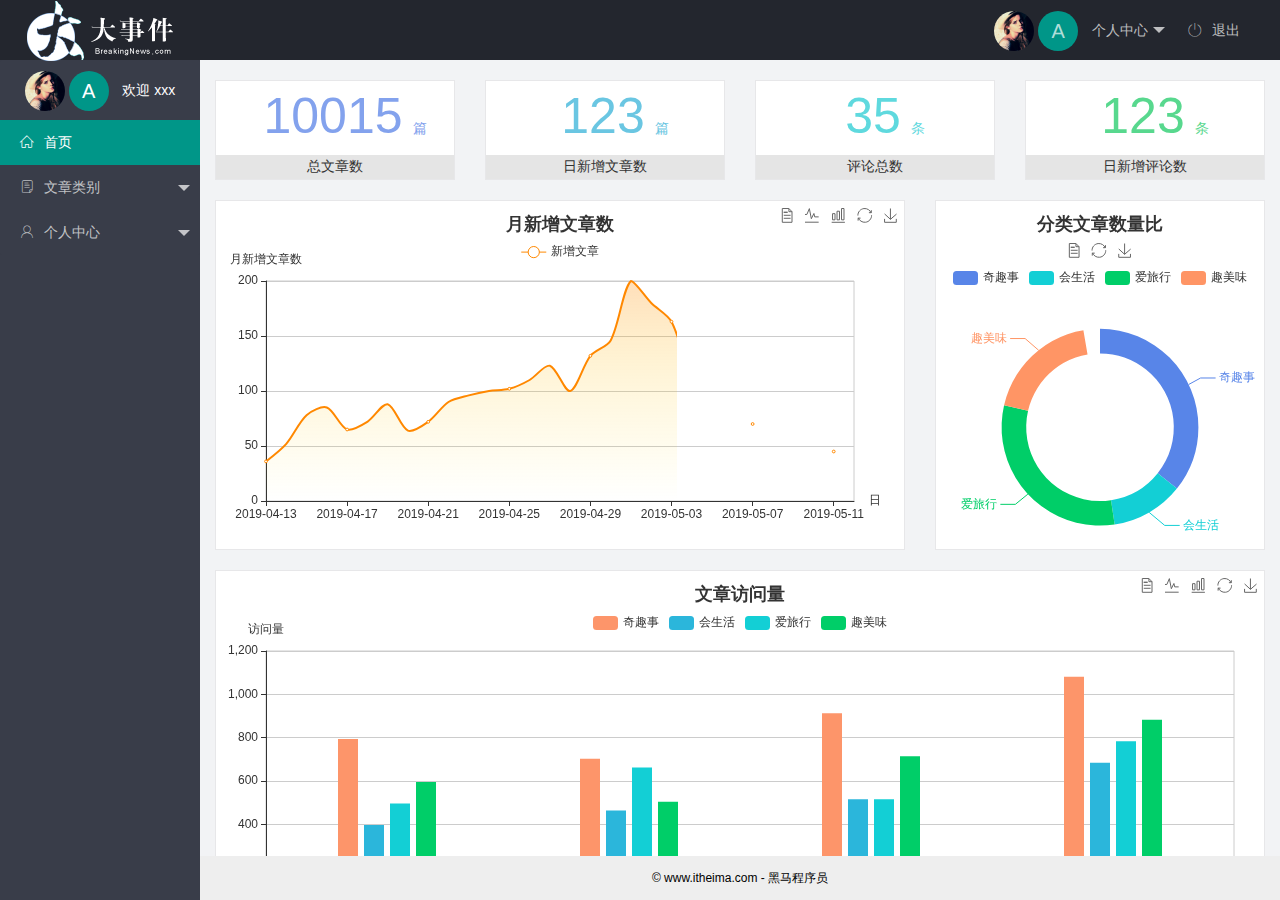
==== home/index.html @ af8825b7 "mxs完成了后台基本骨架" ====
<!DOCTYPE html>
<html>

<head>
    <meta charset="utf-8">
    <meta name="viewport" content="width=device-width, initial-scale=1, maximum-scale=1">
    <title>我的大事件项目</title>
    <!-- 引入字体图标 -->
    <link rel="stylesheet" href="../assets/fonts/iconfont.css">
    <!-- 引入layui的css样式 -->
    <link rel="stylesheet" href="../assets/lib/layui/css/layui.css">
    <!-- 引入我们自己写的css样式 -->
    <link rel="stylesheet" href="../assets/css/index.css">
</head>

<body class="layui-layout-body">
    <div class="layui-layout layui-layout-admin">
        <div class="layui-header">
            <div class="layui-logo">
                <img src="../assets/images/logo.png" alt="">
            </div>
            <!-- 头部区域（可配合layui已有的水平导航） -->
            <ul class="layui-nav layui-layout-right">
                <li class="layui-nav-item">
                    <a href="javascript:;">
                        <img class="avatar" src="../assets/images/sample.jpg" alt="">
                        <span class="text-avatar">A</span>
                        <span class="person-center">个人中心</span>
                    </a>
                    <dl class="layui-nav-child">
                        <dd><a href="">基本资料</a></dd>
                        <dd><a href="">更换头像</a></dd>
                        <dd><a href="">重置密码</a></dd>
                    </dl>
                </li>
                <li class="layui-nav-item"><a href=""><span class="iconfont icon-tuichu"></span>退出</a></li>
            </ul>
        </div>

        <div class="layui-side layui-bg-black">
            <div class="layui-side-scroll">
                <!-- 左侧导航区域（可配合layui已有的垂直导航） -->
                <ul class="layui-nav layui-nav-tree " lay-shrink="all" lay-filter="test">
                    <li class="user-info">
                        <img class="avatar" src="../assets/images/sample.jpg" alt="">
                        <span class="text-avatar">A</span>
                        <span class="nickname">欢迎 xxx</span>
                    </li>
                    <li class="layui-nav-item layui-nav-itemed layui-this">
                        <a class="" href="javascript:;"><span class="iconfont icon-home"></span>首页</a>
                    </li>
                    <li class="layui-nav-item">
                        <a href="javascript:;"><span class="iconfont icon-16 "></span>文章类别</a>
                        <dl class="layui-nav-child">
                            <dd><a href="javascript:;"><i class="layui-icon layui-icon-loading"></i>文章类别</a></dd>
                            <dd><a href="javascript:;"><i class="layui-icon layui-icon-loading"></i>文章列表</a></dd>
                            <dd><a href="javascript:;"><i class="layui-icon layui-icon-loading"></i>发表文章</a></dd>
                        </dl>
                    </li>
                    <li class="layui-nav-item">
                        <a href="javascript:;"><span class="iconfont icon-user"></span>个人中心</a>
                        <dl class="layui-nav-child">
                            <dd><a href="javascript:;"><i class="layui-icon layui-icon-loading"></i>基本资料</a></dd>
                            <dd><a href="javascript:;"><i class="layui-icon layui-icon-loading"></i>更换头像</a></dd>
                            <dd><a href="javascript:;"><i class="layui-icon layui-icon-loading"></i>重置密码</a></dd>
                        </dl>
                    </li>

                </ul>
            </div>
        </div>

        <div class="layui-body">
            <!-- 内容主体区域 -->
            <iframe id="fm" src="./dashboard.html" frameborder="0"></iframe>
        </div>

        <div class="layui-footer">
            <!-- 底部固定区域 -->
            © www.itheima.com - 黑马程序员
        </div>
    </div>
    <!-- 引入axios文件 -->
    <script src="../assets/lib/axios.js"></script>
    <!-- 引入jQuery文件 -->
    <script src="../assets/lib/jquery.js"></script>
    <!-- 引入layui的js文件 -->
    <script src="../assets/lib/layui/layui.all.js"></script>
    <!-- 引入axios的baseURL -->
    <script src="../assets/js/common.js"></script>
    <!-- 引入自己写的js样式 -->
    <script src="../assets/js/index.js"></script>
    <script>
        //JavaScript代码区域
        layui.use('element', function() {
            var element = layui.element;

        });
    </script>
</body>

</html>
---- assets/fonts/iconfont.css ----
@font-face {font-family: "iconfont";
  src: url('iconfont.eot?t=1576139966484'); /* IE9 */
  src: url('iconfont.eot?t=1576139966484#iefix') format('embedded-opentype'), /* IE6-IE8 */
  url('[data-uri]') format('woff2'),
  url('iconfont.woff?t=1576139966484') format('woff'),
  url('iconfont.ttf?t=1576139966484') format('truetype'), /* chrome, firefox, opera, Safari, Android, iOS 4.2+ */
  url('iconfont.svg?t=1576139966484#iconfont') format('svg'); /* iOS 4.1- */
}

.iconfont {
  font-family: "iconfont" !important;
  font-size: 16px;
  font-style: normal;
  -webkit-font-smoothing: antialiased;
  -moz-osx-font-smoothing: grayscale;
}

.icon-home:before {
  content: "\e6a9";
}

.icon-user:before {
  content: "\e614";
}

.icon-pinglun:before {
  content: "\e616";
}

.icon-tuichu:before {
  content: "\e865";
}

.icon-16:before {
  content: "\e615";
}
---- assets/lib/layui/css/layui.css ----
/** layui-v2.5.5 MIT License By https://www.layui.com */
 .layui-inline,img{display:inline-block;vertical-align:middle}h1,h2,h3,h4,h5,h6{font-weight:400}.layui-edge,.layui-header,.layui-inline,.layui-main{position:relative}.layui-body,.layui-edge,.layui-elip{overflow:hidden}.layui-btn,.layui-edge,.layui-inline,img{vertical-align:middle}.layui-btn,.layui-disabled,.layui-icon,.layui-unselect{-moz-user-select:none;-webkit-user-select:none;-ms-user-select:none}.layui-elip,.layui-form-checkbox span,.layui-form-pane .layui-form-label{text-overflow:ellipsis;white-space:nowrap}.layui-breadcrumb,.layui-tree-btnGroup{visibility:hidden}blockquote,body,button,dd,div,dl,dt,form,h1,h2,h3,h4,h5,h6,input,li,ol,p,pre,td,textarea,th,ul{margin:0;padding:0;-webkit-tap-highlight-color:rgba(0,0,0,0)}a:active,a:hover{outline:0}img{border:none}li{list-style:none}table{border-collapse:collapse;border-spacing:0}h4,h5,h6{font-size:100%}button,input,optgroup,option,select,textarea{font-family:inherit;font-size:inherit;font-style:inherit;font-weight:inherit;outline:0}pre{white-space:pre-wrap;white-space:-moz-pre-wrap;white-space:-pre-wrap;white-space:-o-pre-wrap;word-wrap:break-word}body{line-height:24px;font:14px Helvetica Neue,Helvetica,PingFang SC,Tahoma,Arial,sans-serif}hr{height:1px;margin:10px 0;border:0;clear:both}a{color:#333;text-decoration:none}a:hover{color:#777}a cite{font-style:normal;*cursor:pointer}.layui-border-box,.layui-border-box *{box-sizing:border-box}.layui-box,.layui-box *{box-sizing:content-box}.layui-clear{clear:both;*zoom:1}.layui-clear:after{content:'\20';clear:both;*zoom:1;display:block;height:0}.layui-inline{*display:inline;*zoom:1}.layui-edge{display:inline-block;width:0;height:0;border-width:6px;border-style:dashed;border-color:transparent}.layui-edge-top{top:-4px;border-bottom-color:#999;border-bottom-style:solid}.layui-edge-right{border-left-color:#999;border-left-style:solid}.layui-edge-bottom{top:2px;border-top-color:#999;border-top-style:solid}.layui-edge-left{border-right-color:#999;border-right-style:solid}.layui-disabled,.layui-disabled:hover{color:#d2d2d2!important;cursor:not-allowed!important}.layui-circle{border-radius:100%}.layui-show{display:block!important}.layui-hide{display:none!important}@font-face{font-family:layui-icon;src:url(../font/iconfont.eot?v=250);src:url(../font/iconfont.eot?v=250#iefix) format('embedded-opentype'),url(../font/iconfont.woff2?v=250) format('woff2'),url(../font/iconfont.woff?v=250) format('woff'),url(../font/iconfont.ttf?v=250) format('truetype'),url(../font/iconfont.svg?v=250#layui-icon) format('svg')}.layui-icon{font-family:layui-icon!important;font-size:16px;font-style:normal;-webkit-font-smoothing:antialiased;-moz-osx-font-smoothing:grayscale}.layui-icon-reply-fill:before{content:"\e611"}.layui-icon-set-fill:before{content:"\e614"}.layui-icon-menu-fill:before{content:"\e60f"}.layui-icon-search:before{content:"\e615"}.layui-icon-share:before{content:"\e641"}.layui-icon-set-sm:before{content:"\e620"}.layui-icon-engine:before{content:"\e628"}.layui-icon-close:before{content:"\1006"}.layui-icon-close-fill:before{content:"\1007"}.layui-icon-chart-screen:before{content:"\e629"}.layui-icon-star:before{content:"\e600"}.layui-icon-circle-dot:before{content:"\e617"}.layui-icon-chat:before{content:"\e606"}.layui-icon-release:before{content:"\e609"}.layui-icon-list:before{content:"\e60a"}.layui-icon-chart:before{content:"\e62c"}.layui-icon-ok-circle:before{content:"\1005"}.layui-icon-layim-theme:before{content:"\e61b"}.layui-icon-table:before{content:"\e62d"}.layui-icon-right:before{content:"\e602"}.layui-icon-left:before{content:"\e603"}.layui-icon-cart-simple:before{content:"\e698"}.layui-icon-face-cry:before{content:"\e69c"}.layui-icon-face-smile:before{content:"\e6af"}.layui-icon-survey:before{content:"\e6b2"}.layui-icon-tree:before{content:"\e62e"}.layui-icon-upload-circle:before{content:"\e62f"}.layui-icon-add-circle:before{content:"\e61f"}.layui-icon-download-circle:before{content:"\e601"}.layui-icon-templeate-1:before{content:"\e630"}.layui-icon-util:before{content:"\e631"}.layui-icon-face-surprised:before{content:"\e664"}.layui-icon-edit:before{content:"\e642"}.layui-icon-speaker:before{content:"\e645"}.layui-icon-down:before{content:"\e61a"}.layui-icon-file:before{content:"\e621"}.layui-icon-layouts:before{content:"\e632"}.layui-icon-rate-half:before{content:"\e6c9"}.layui-icon-add-circle-fine:before{content:"\e608"}.layui-icon-prev-circle:before{content:"\e633"}.layui-icon-read:before{content:"\e705"}.layui-icon-404:before{content:"\e61c"}.layui-icon-carousel:before{content:"\e634"}.layui-icon-help:before{content:"\e607"}.layui-icon-code-circle:before{content:"\e635"}.layui-icon-water:before{content:"\e636"}.layui-icon-username:before{content:"\e66f"}.layui-icon-find-fill:before{content:"\e670"}.layui-icon-about:before{content:"\e60b"}.layui-icon-location:before{content:"\e715"}.layui-icon-up:before{content:"\e619"}.layui-icon-pause:before{content:"\e651"}.layui-icon-date:before{content:"\e637"}.layui-icon-layim-uploadfile:before{content:"\e61d"}.layui-icon-delete:before{content:"\e640"}.layui-icon-play:before{content:"\e652"}.layui-icon-top:before{content:"\e604"}.layui-icon-friends:before{content:"\e612"}.layui-icon-refresh-3:before{content:"\e9aa"}.layui-icon-ok:before{content:"\e605"}.layui-icon-layer:before{content:"\e638"}.layui-icon-face-smile-fine:before{content:"\e60c"}.layui-icon-dollar:before{content:"\e659"}.layui-icon-group:before{content:"\e613"}.layui-icon-layim-download:before{content:"\e61e"}.layui-icon-picture-fine:before{content:"\e60d"}.layui-icon-link:before{content:"\e64c"}.layui-icon-diamond:before{content:"\e735"}.layui-icon-log:before{content:"\e60e"}.layui-icon-rate-solid:before{content:"\e67a"}.layui-icon-fonts-del:before{content:"\e64f"}.layui-icon-unlink:before{content:"\e64d"}.layui-icon-fonts-clear:before{content:"\e639"}.layui-icon-triangle-r:before{content:"\e623"}.layui-icon-circle:before{content:"\e63f"}.layui-icon-radio:before{content:"\e643"}.layui-icon-align-center:before{content:"\e647"}.layui-icon-align-right:before{content:"\e648"}.layui-icon-align-left:before{content:"\e649"}.layui-icon-loading-1:before{content:"\e63e"}.layui-icon-return:before{content:"\e65c"}.layui-icon-fonts-strong:before{content:"\e62b"}.layui-icon-upload:before{content:"\e67c"}.layui-icon-dialogue:before{content:"\e63a"}.layui-icon-video:before{content:"\e6ed"}.layui-icon-headset:before{content:"\e6fc"}.layui-icon-cellphone-fine:before{content:"\e63b"}.layui-icon-add-1:before{content:"\e654"}.layui-icon-face-smile-b:before{content:"\e650"}.layui-icon-fonts-html:before{content:"\e64b"}.layui-icon-form:before{content:"\e63c"}.layui-icon-cart:before{content:"\e657"}.layui-icon-camera-fill:before{content:"\e65d"}.layui-icon-tabs:before{content:"\e62a"}.layui-icon-fonts-code:before{content:"\e64e"}.layui-icon-fire:before{content:"\e756"}.layui-icon-set:before{content:"\e716"}.layui-icon-fonts-u:before{content:"\e646"}.layui-icon-triangle-d:before{content:"\e625"}.layui-icon-tips:before{content:"\e702"}.layui-icon-picture:before{content:"\e64a"}.layui-icon-more-vertical:before{content:"\e671"}.layui-icon-flag:before{content:"\e66c"}.layui-icon-loading:before{content:"\e63d"}.layui-icon-fonts-i:before{content:"\e644"}.layui-icon-refresh-1:before{content:"\e666"}.layui-icon-rmb:before{content:"\e65e"}.layui-icon-home:before{content:"\e68e"}.layui-icon-user:before{content:"\e770"}.layui-icon-notice:before{content:"\e667"}.layui-icon-login-weibo:before{content:"\e675"}.layui-icon-voice:before{content:"\e688"}.layui-icon-upload-drag:before{content:"\e681"}.layui-icon-login-qq:before{content:"\e676"}.layui-icon-snowflake:before{content:"\e6b1"}.layui-icon-file-b:before{content:"\e655"}.layui-icon-template:before{content:"\e663"}.layui-icon-auz:before{content:"\e672"}.layui-icon-console:before{content:"\e665"}.layui-icon-app:before{content:"\e653"}.layui-icon-prev:before{content:"\e65a"}.layui-icon-website:before{content:"\e7ae"}.layui-icon-next:before{content:"\e65b"}.layui-icon-component:before{content:"\e857"}.layui-icon-more:before{content:"\e65f"}.layui-icon-login-wechat:before{content:"\e677"}.layui-icon-shrink-right:before{content:"\e668"}.layui-icon-spread-left:before{content:"\e66b"}.layui-icon-camera:before{content:"\e660"}.layui-icon-note:before{content:"\e66e"}.layui-icon-refresh:before{content:"\e669"}.layui-icon-female:before{content:"\e661"}.layui-icon-male:before{content:"\e662"}.layui-icon-password:before{content:"\e673"}.layui-icon-senior:before{content:"\e674"}.layui-icon-theme:before{content:"\e66a"}.layui-icon-tread:before{content:"\e6c5"}.layui-icon-praise:before{content:"\e6c6"}.layui-icon-star-fill:before{content:"\e658"}.layui-icon-rate:before{content:"\e67b"}.layui-icon-template-1:before{content:"\e656"}.layui-icon-vercode:before{content:"\e679"}.layui-icon-cellphone:before{content:"\e678"}.layui-icon-screen-full:before{content:"\e622"}.layui-icon-screen-restore:before{content:"\e758"}.layui-icon-cols:before{content:"\e610"}.layui-icon-export:before{content:"\e67d"}.layui-icon-print:before{content:"\e66d"}.layui-icon-slider:before{content:"\e714"}.layui-icon-addition:before{content:"\e624"}.layui-icon-subtraction:before{content:"\e67e"}.layui-icon-service:before{content:"\e626"}.layui-icon-transfer:before{content:"\e691"}.layui-main{width:1140px;margin:0 auto}.layui-header{z-index:1000;height:60px}.layui-header a:hover{transition:all .5s;-webkit-transition:all .5s}.layui-side{position:fixed;left:0;top:0;bottom:0;z-index:999;width:200px;overflow-x:hidden}.layui-side-scroll{position:relative;width:220px;height:100%;overflow-x:hidden}.layui-body{position:absolute;left:200px;right:0;top:0;bottom:0;z-index:998;width:auto;overflow-y:auto;box-sizing:border-box}.layui-layout-body{overflow:hidden}.layui-layout-admin .layui-header{background-color:#23262E}.layui-layout-admin .layui-side{top:60px;width:200px;overflow-x:hidden}.layui-layout-admin .layui-body{position:fixed;top:60px;bottom:44px}.layui-layout-admin .layui-main{width:auto;margin:0 15px}.layui-layout-admin .layui-footer{position:fixed;left:200px;right:0;bottom:0;height:44px;line-height:44px;padding:0 15px;background-color:#eee}.layui-layout-admin .layui-logo{position:absolute;left:0;top:0;width:200px;height:100%;line-height:60px;text-align:center;color:#009688;font-size:16px}.layui-layout-admin .layui-header .layui-nav{background:0 0}.layui-layout-left{position:absolute!important;left:200px;top:0}.layui-layout-right{position:absolute!important;right:0;top:0}.layui-container{position:relative;margin:0 auto;padding:0 15px;box-sizing:border-box}.layui-fluid{position:relative;margin:0 auto;padding:0 15px}.layui-row:after,.layui-row:before{content:'';display:block;clear:both}.layui-col-lg1,.layui-col-lg10,.layui-col-lg11,.layui-col-lg12,.layui-col-lg2,.layui-col-lg3,.layui-col-lg4,.layui-col-lg5,.layui-col-lg6,.layui-col-lg7,.layui-col-lg8,.layui-col-lg9,.layui-col-md1,.layui-col-md10,.layui-col-md11,.layui-col-md12,.layui-col-md2,.layui-col-md3,.layui-col-md4,.layui-col-md5,.layui-col-md6,.layui-col-md7,.layui-col-md8,.layui-col-md9,.layui-col-sm1,.layui-col-sm10,.layui-col-sm11,.layui-col-sm12,.layui-col-sm2,.layui-col-sm3,.layui-col-sm4,.layui-col-sm5,.layui-col-sm6,.layui-col-sm7,.layui-col-sm8,.layui-col-sm9,.layui-col-xs1,.layui-col-xs10,.layui-col-xs11,.layui-col-xs12,.layui-col-xs2,.layui-col-xs3,.layui-col-xs4,.layui-col-xs5,.layui-col-xs6,.layui-col-xs7,.layui-col-xs8,.layui-col-xs9{position:relative;display:block;box-sizing:border-box}.layui-col-xs1,.layui-col-xs10,.layui-col-xs11,.layui-col-xs12,.layui-col-xs2,.layui-col-xs3,.layui-col-xs4,.layui-col-xs5,.layui-col-xs6,.layui-col-xs7,.layui-col-xs8,.layui-col-xs9{float:left}.layui-col-xs1{width:8.33333333%}.layui-col-xs2{width:16.66666667%}.layui-col-xs3{width:25%}.layui-col-xs4{width:33.33333333%}.layui-col-xs5{width:41.66666667%}.layui-col-xs6{width:50%}.layui-col-xs7{width:58.33333333%}.layui-col-xs8{width:66.66666667%}.layui-col-xs9{width:75%}.layui-col-xs10{width:83.33333333%}.layui-col-xs11{width:91.66666667%}.layui-col-xs12{width:100%}.layui-col-xs-offset1{margin-left:8.33333333%}.layui-col-xs-offset2{margin-left:16.66666667%}.layui-col-xs-offset3{margin-left:25%}.layui-col-xs-offset4{margin-left:33.33333333%}.layui-col-xs-offset5{margin-left:41.66666667%}.layui-col-xs-offset6{margin-left:50%}.layui-col-xs-offset7{margin-left:58.33333333%}.layui-col-xs-offset8{margin-left:66.66666667%}.layui-col-xs-offset9{margin-left:75%}.layui-col-xs-offset10{margin-left:83.33333333%}.layui-col-xs-offset11{margin-left:91.66666667%}.layui-col-xs-offset12{margin-left:100%}@media screen and (max-width:768px){.layui-hide-xs{display:none!important}.layui-show-xs-block{display:block!important}.layui-show-xs-inline{display:inline!important}.layui-show-xs-inline-block{display:inline-block!important}}@media screen and (min-width:768px){.layui-container{width:750px}.layui-hide-sm{display:none!important}.layui-show-sm-block{display:block!important}.layui-show-sm-inline{display:inline!important}.layui-show-sm-inline-block{display:inline-block!important}.layui-col-sm1,.layui-col-sm10,.layui-col-sm11,.layui-col-sm12,.layui-col-sm2,.layui-col-sm3,.layui-col-sm4,.layui-col-sm5,.layui-col-sm6,.layui-col-sm7,.layui-col-sm8,.layui-col-sm9{float:left}.layui-col-sm1{width:8.33333333%}.layui-col-sm2{width:16.66666667%}.layui-col-sm3{width:25%}.layui-col-sm4{width:33.33333333%}.layui-col-sm5{width:41.66666667%}.layui-col-sm6{width:50%}.layui-col-sm7{width:58.33333333%}.layui-col-sm8{width:66.66666667%}.layui-col-sm9{width:75%}.layui-col-sm10{width:83.33333333%}.layui-col-sm11{width:91.66666667%}.layui-col-sm12{width:100%}.layui-col-sm-offset1{margin-left:8.33333333%}.layui-col-sm-offset2{margin-left:16.66666667%}.layui-col-sm-offset3{margin-left:25%}.layui-col-sm-offset4{margin-left:33.33333333%}.layui-col-sm-offset5{margin-left:41.66666667%}.layui-col-sm-offset6{margin-left:50%}.layui-col-sm-offset7{margin-left:58.33333333%}.layui-col-sm-offset8{margin-left:66.66666667%}.layui-col-sm-offset9{margin-left:75%}.layui-col-sm-offset10{margin-left:83.33333333%}.layui-col-sm-offset11{margin-left:91.66666667%}.layui-col-sm-offset12{margin-left:100%}}@media screen and (min-width:992px){.layui-container{width:970px}.layui-hide-md{display:none!important}.layui-show-md-block{display:block!important}.layui-show-md-inline{display:inline!important}.layui-show-md-inline-block{display:inline-block!important}.layui-col-md1,.layui-col-md10,.layui-col-md11,.layui-col-md12,.layui-col-md2,.layui-col-md3,.layui-col-md4,.layui-col-md5,.layui-col-md6,.layui-col-md7,.layui-col-md8,.layui-col-md9{float:left}.layui-col-md1{width:8.33333333%}.layui-col-md2{width:16.66666667%}.layui-col-md3{width:25%}.layui-col-md4{width:33.33333333%}.layui-col-md5{width:41.66666667%}.layui-col-md6{width:50%}.layui-col-md7{width:58.33333333%}.layui-col-md8{width:66.66666667%}.layui-col-md9{width:75%}.layui-col-md10{width:83.33333333%}.layui-col-md11{width:91.66666667%}.layui-col-md12{width:100%}.layui-col-md-offset1{margin-left:8.33333333%}.layui-col-md-offset2{margin-left:16.66666667%}.layui-col-md-offset3{margin-left:25%}.layui-col-md-offset4{margin-left:33.33333333%}.layui-col-md-offset5{margin-left:41.66666667%}.layui-col-md-offset6{margin-left:50%}.layui-col-md-offset7{margin-left:58.33333333%}.layui-col-md-offset8{margin-left:66.66666667%}.layui-col-md-offset9{margin-left:75%}.layui-col-md-offset10{margin-left:83.33333333%}.layui-col-md-offset11{margin-left:91.66666667%}.layui-col-md-offset12{margin-left:100%}}@media screen and (min-width:1200px){.layui-container{width:1170px}.layui-hide-lg{display:none!important}.layui-show-lg-block{display:block!important}.layui-show-lg-inline{display:inline!important}.layui-show-lg-inline-block{display:inline-block!important}.layui-col-lg1,.layui-col-lg10,.layui-col-lg11,.layui-col-lg12,.layui-col-lg2,.layui-col-lg3,.layui-col-lg4,.layui-col-lg5,.layui-col-lg6,.layui-col-lg7,.layui-col-lg8,.layui-col-lg9{float:left}.layui-col-lg1{width:8.33333333%}.layui-col-lg2{width:16.66666667%}.layui-col-lg3{width:25%}.layui-col-lg4{width:33.33333333%}.layui-col-lg5{width:41.66666667%}.layui-col-lg6{width:50%}.layui-col-lg7{width:58.33333333%}.layui-col-lg8{width:66.66666667%}.layui-col-lg9{width:75%}.layui-col-lg10{width:83.33333333%}.layui-col-lg11{width:91.66666667%}.layui-col-lg12{width:100%}.layui-col-lg-offset1{margin-left:8.33333333%}.layui-col-lg-offset2{margin-left:16.66666667%}.layui-col-lg-offset3{margin-left:25%}.layui-col-lg-offset4{margin-left:33.33333333%}.layui-col-lg-offset5{margin-left:41.66666667%}.layui-col-lg-offset6{margin-left:50%}.layui-col-lg-offset7{margin-left:58.33333333%}.layui-col-lg-offset8{margin-left:66.66666667%}.layui-col-lg-offset9{margin-left:75%}.layui-col-lg-offset10{margin-left:83.33333333%}.layui-col-lg-offset11{margin-left:91.66666667%}.layui-col-lg-offset12{margin-left:100%}}.layui-col-space1{margin:-.5px}.layui-col-space1>*{padding:.5px}.layui-col-space3{margin:-1.5px}.layui-col-space3>*{padding:1.5px}.layui-col-space5{margin:-2.5px}.layui-col-space5>*{padding:2.5px}.layui-col-space8{margin:-3.5px}.layui-col-space8>*{padding:3.5px}.layui-col-space10{margin:-5px}.layui-col-space10>*{padding:5px}.layui-col-space12{margin:-6px}.layui-col-space12>*{padding:6px}.layui-col-space15{margin:-7.5px}.layui-col-space15>*{padding:7.5px}.layui-col-space18{margin:-9px}.layui-col-space18>*{padding:9px}.layui-col-space20{margin:-10px}.layui-col-space20>*{padding:10px}.layui-col-space22{margin:-11px}.layui-col-space22>*{padding:11px}.layui-col-space25{margin:-12.5px}.layui-col-space25>*{padding:12.5px}.layui-col-space30{margin:-15px}.layui-col-space30>*{padding:15px}.layui-btn,.layui-input,.layui-select,.layui-textarea,.layui-upload-button{outline:0;-webkit-appearance:none;transition:all .3s;-webkit-transition:all .3s;box-sizing:border-box}.layui-elem-quote{margin-bottom:10px;padding:15px;line-height:22px;border-left:5px solid #009688;border-radius:0 2px 2px 0;background-color:#f2f2f2}.layui-quote-nm{border-style:solid;border-width:1px 1px 1px 5px;background:0 0}.layui-elem-field{margin-bottom:10px;padding:0;border-width:1px;border-style:solid}.layui-elem-field legend{margin-left:20px;padding:0 10px;font-size:20px;font-weight:300}.layui-field-title{margin:10px 0 20px;border-width:1px 0 0}.layui-field-box{padding:10px 15px}.layui-field-title .layui-field-box{padding:10px 0}.layui-progress{position:relative;height:6px;border-radius:20px;background-color:#e2e2e2}.layui-progress-bar{position:absolute;left:0;top:0;width:0;max-width:100%;height:6px;border-radius:20px;text-align:right;background-color:#5FB878;transition:all .3s;-webkit-transition:all .3s}.layui-progress-big,.layui-progress-big .layui-progress-bar{height:18px;line-height:18px}.layui-progress-text{position:relative;top:-20px;line-height:18px;font-size:12px;color:#666}.layui-progress-big .layui-progress-text{position:static;padding:0 10px;color:#fff}.layui-collapse{border-width:1px;border-style:solid;border-radius:2px}.layui-colla-content,.layui-colla-item{border-top-width:1px;border-top-style:solid}.layui-colla-item:first-child{border-top:none}.layui-colla-title{position:relative;height:42px;line-height:42px;padding:0 15px 0 35px;color:#333;background-color:#f2f2f2;cursor:pointer;font-size:14px;overflow:hidden}.layui-colla-content{display:none;padding:10px 15px;line-height:22px;color:#666}.layui-colla-icon{position:absolute;left:15px;top:0;font-size:14px}.layui-card{margin-bottom:15px;border-radius:2px;background-color:#fff;box-shadow:0 1px 2px 0 rgba(0,0,0,.05)}.layui-card:last-child{margin-bottom:0}.layui-card-header{position:relative;height:42px;line-height:42px;padding:0 15px;border-bottom:1px solid #f6f6f6;color:#333;border-radius:2px 2px 0 0;font-size:14px}.layui-bg-black,.layui-bg-blue,.layui-bg-cyan,.layui-bg-green,.layui-bg-orange,.layui-bg-red{color:#fff!important}.layui-card-body{position:relative;padding:10px 15px;line-height:24px}.layui-card-body[pad15]{padding:15px}.layui-card-body[pad20]{padding:20px}.layui-card-body .layui-table{margin:5px 0}.layui-card .layui-tab{margin:0}.layui-panel-window{position:relative;padding:15px;border-radius:0;border-top:5px solid #E6E6E6;background-color:#fff}.layui-auxiliar-moving{position:fixed;left:0;right:0;top:0;bottom:0;width:100%;height:100%;background:0 0;z-index:9999999999}.layui-form-label,.layui-form-mid,.layui-form-select,.layui-input-block,.layui-input-inline,.layui-textarea{position:relative}.layui-bg-red{background-color:#FF5722!important}.layui-bg-orange{background-color:#FFB800!important}.layui-bg-green{background-color:#009688!important}.layui-bg-cyan{background-color:#2F4056!important}.layui-bg-blue{background-color:#1E9FFF!important}.layui-bg-black{background-color:#393D49!important}.layui-bg-gray{background-color:#eee!important;color:#666!important}.layui-badge-rim,.layui-colla-content,.layui-colla-item,.layui-collapse,.layui-elem-field,.layui-form-pane .layui-form-item[pane],.layui-form-pane .layui-form-label,.layui-input,.layui-layedit,.layui-layedit-tool,.layui-quote-nm,.layui-select,.layui-tab-bar,.layui-tab-card,.layui-tab-title,.layui-tab-title .layui-this:after,.layui-textarea{border-color:#e6e6e6}.layui-timeline-item:before,hr{background-color:#e6e6e6}.layui-text{line-height:22px;font-size:14px;color:#666}.layui-text h1,.layui-text h2,.layui-text h3{font-weight:500;color:#333}.layui-text h1{font-size:30px}.layui-text h2{font-size:24px}.layui-text h3{font-size:18px}.layui-text a:not(.layui-btn){color:#01AAED}.layui-text a:not(.layui-btn):hover{text-decoration:underline}.layui-text ul{padding:5px 0 5px 15px}.layui-text ul li{margin-top:5px;list-style-type:disc}.layui-text em,.layui-word-aux{color:#999!important;padding:0 5px!important}.layui-btn{display:inline-block;height:38px;line-height:38px;padding:0 18px;background-color:#009688;color:#fff;white-space:nowrap;text-align:center;font-size:14px;border:none;border-radius:2px;cursor:pointer}.layui-btn:hover{opacity:.8;filter:alpha(opacity=80);color:#fff}.layui-btn:active{opacity:1;filter:alpha(opacity=100)}.layui-btn+.layui-btn{margin-left:10px}.layui-btn-container{font-size:0}.layui-btn-container .layui-btn{margin-right:10px;margin-bottom:10px}.layui-btn-container .layui-btn+.layui-btn{margin-left:0}.layui-table .layui-btn-container .layui-btn{margin-bottom:9px}.layui-btn-radius{border-radius:100px}.layui-btn .layui-icon{margin-right:3px;font-size:18px;vertical-align:bottom;vertical-align:middle\9}.layui-btn-primary{border:1px solid #C9C9C9;background-color:#fff;color:#555}.layui-btn-primary:hover{border-color:#009688;color:#333}.layui-btn-normal{background-color:#1E9FFF}.layui-btn-warm{background-color:#FFB800}.layui-btn-danger{background-color:#FF5722}.layui-btn-checked{background-color:#5FB878}.layui-btn-disabled,.layui-btn-disabled:active,.layui-btn-disabled:hover{border:1px solid #e6e6e6;background-color:#FBFBFB;color:#C9C9C9;cursor:not-allowed;opacity:1}.layui-btn-lg{height:44px;line-height:44px;padding:0 25px;font-size:16px}.layui-btn-sm{height:30px;line-height:30px;padding:0 10px;font-size:12px}.layui-btn-sm i{font-size:16px!important}.layui-btn-xs{height:22px;line-height:22px;padding:0 5px;font-size:12px}.layui-btn-xs i{font-size:14px!important}.layui-btn-group{display:inline-block;vertical-align:middle;font-size:0}.layui-btn-group .layui-btn{margin-left:0!important;margin-right:0!important;border-left:1px solid rgba(255,255,255,.5);border-radius:0}.layui-btn-group .layui-btn-primary{border-left:none}.layui-btn-group .layui-btn-primary:hover{border-color:#C9C9C9;color:#009688}.layui-btn-group .layui-btn:first-child{border-left:none;border-radius:2px 0 0 2px}.layui-btn-group .layui-btn-primary:first-child{border-left:1px solid #c9c9c9}.layui-btn-group .layui-btn:last-child{border-radius:0 2px 2px 0}.layui-btn-group .layui-btn+.layui-btn{margin-left:0}.layui-btn-group+.layui-btn-group{margin-left:10px}.layui-btn-fluid{width:100%}.layui-input,.layui-select,.layui-textarea{height:38px;line-height:1.3;line-height:38px\9;border-width:1px;border-style:solid;background-color:#fff;border-radius:2px}.layui-input::-webkit-input-placeholder,.layui-select::-webkit-input-placeholder,.layui-textarea::-webkit-input-placeholder{line-height:1.3}.layui-input,.layui-textarea{display:block;width:100%;padding-left:10px}.layui-input:hover,.layui-textarea:hover{border-color:#D2D2D2!important}.layui-input:focus,.layui-textarea:focus{border-color:#C9C9C9!important}.layui-textarea{min-height:100px;height:auto;line-height:20px;padding:6px 10px;resize:vertical}.layui-select{padding:0 10px}.layui-form input[type=checkbox],.layui-form input[type=radio],.layui-form select{display:none}.layui-form [lay-ignore]{display:initial}.layui-form-item{margin-bottom:15px;clear:both;*zoom:1}.layui-form-item:after{content:'\20';clear:both;*zoom:1;display:block;height:0}.layui-form-label{float:left;display:block;padding:9px 15px;width:80px;font-weight:400;line-height:20px;text-align:right}.layui-form-label-col{display:block;float:none;padding:9px 0;line-height:20px;text-align:left}.layui-form-item .layui-inline{margin-bottom:5px;margin-right:10px}.layui-input-block{margin-left:110px;min-height:36px}.layui-input-inline{display:inline-block;vertical-align:middle}.layui-form-item .layui-input-inline{float:left;width:190px;margin-right:10px}.layui-form-text .layui-input-inline{width:auto}.layui-form-mid{float:left;display:block;padding:9px 0!important;line-height:20px;margin-right:10px}.layui-form-danger+.layui-form-select .layui-input,.layui-form-danger:focus{border-color:#FF5722!important}.layui-form-select .layui-input{padding-right:30px;cursor:pointer}.layui-form-select .layui-edge{position:absolute;right:10px;top:50%;margin-top:-3px;cursor:pointer;border-width:6px;border-top-color:#c2c2c2;border-top-style:solid;transition:all .3s;-webkit-transition:all .3s}.layui-form-select dl{display:none;position:absolute;left:0;top:42px;padding:5px 0;z-index:899;min-width:100%;border:1px solid #d2d2d2;max-height:300px;overflow-y:auto;background-color:#fff;border-radius:2px;box-shadow:0 2px 4px rgba(0,0,0,.12);box-sizing:border-box}.layui-form-select dl dd,.layui-form-select dl dt{padding:0 10px;line-height:36px;white-space:nowrap;overflow:hidden;text-overflow:ellipsis}.layui-form-select dl dt{font-size:12px;color:#999}.layui-form-select dl dd{cursor:pointer}.layui-form-select dl dd:hover{background-color:#f2f2f2;-webkit-transition:.5s all;transition:.5s all}.layui-form-select .layui-select-group dd{padding-left:20px}.layui-form-select dl dd.layui-select-tips{padding-left:10px!important;color:#999}.layui-form-select dl dd.layui-this{background-color:#5FB878;color:#fff}.layui-form-checkbox,.layui-form-select dl dd.layui-disabled{background-color:#fff}.layui-form-selected dl{display:block}.layui-form-checkbox,.layui-form-checkbox *,.layui-form-switch{display:inline-block;vertical-align:middle}.layui-form-selected .layui-edge{margin-top:-9px;-webkit-transform:rotate(180deg);transform:rotate(180deg);margin-top:-3px\9}:root .layui-form-selected .layui-edge{margin-top:-9px\0/IE9}.layui-form-selectup dl{top:auto;bottom:42px}.layui-select-none{margin:5px 0;text-align:center;color:#999}.layui-select-disabled .layui-disabled{border-color:#eee!important}.layui-select-disabled .layui-edge{border-top-color:#d2d2d2}.layui-form-checkbox{position:relative;height:30px;line-height:30px;margin-right:10px;padding-right:30px;cursor:pointer;font-size:0;-webkit-transition:.1s linear;transition:.1s linear;box-sizing:border-box}.layui-form-checkbox span{padding:0 10px;height:100%;font-size:14px;border-radius:2px 0 0 2px;background-color:#d2d2d2;color:#fff;overflow:hidden}.layui-form-checkbox:hover span{background-color:#c2c2c2}.layui-form-checkbox i{position:absolute;right:0;top:0;width:30px;height:28px;border:1px solid #d2d2d2;border-left:none;border-radius:0 2px 2px 0;color:#fff;font-size:20px;text-align:center}.layui-form-checkbox:hover i{border-color:#c2c2c2;color:#c2c2c2}.layui-form-checked,.layui-form-checked:hover{border-color:#5FB878}.layui-form-checked span,.layui-form-checked:hover span{background-color:#5FB878}.layui-form-checked i,.layui-form-checked:hover i{color:#5FB878}.layui-form-item .layui-form-checkbox{margin-top:4px}.layui-form-checkbox[lay-skin=primary]{height:auto!important;line-height:normal!important;min-width:18px;min-height:18px;border:none!important;margin-right:0;padding-left:28px;padding-right:0;background:0 0}.layui-form-checkbox[lay-skin=primary] span{padding-left:0;padding-right:15px;line-height:18px;background:0 0;color:#666}.layui-form-checkbox[lay-skin=primary] i{right:auto;left:0;width:16px;height:16px;line-height:16px;border:1px solid #d2d2d2;font-size:12px;border-radius:2px;background-color:#fff;-webkit-transition:.1s linear;transition:.1s linear}.layui-form-checkbox[lay-skin=primary]:hover i{border-color:#5FB878;color:#fff}.layui-form-checked[lay-skin=primary] i{border-color:#5FB878!important;background-color:#5FB878;color:#fff}.layui-checkbox-disbaled[lay-skin=primary] span{background:0 0!important;color:#c2c2c2}.layui-checkbox-disbaled[lay-skin=primary]:hover i{border-color:#d2d2d2}.layui-form-item .layui-form-checkbox[lay-skin=primary]{margin-top:10px}.layui-form-switch{position:relative;height:22px;line-height:22px;min-width:35px;padding:0 5px;margin-top:8px;border:1px solid #d2d2d2;border-radius:20px;cursor:pointer;background-color:#fff;-webkit-transition:.1s linear;transition:.1s linear}.layui-form-switch i{position:absolute;left:5px;top:3px;width:16px;height:16px;border-radius:20px;background-color:#d2d2d2;-webkit-transition:.1s linear;transition:.1s linear}.layui-form-switch em{position:relative;top:0;width:25px;margin-left:21px;padding:0!important;text-align:center!important;color:#999!important;font-style:normal!important;font-size:12px}.layui-form-onswitch{border-color:#5FB878;background-color:#5FB878}.layui-checkbox-disbaled,.layui-checkbox-disbaled i{border-color:#e2e2e2!important}.layui-form-onswitch i{left:100%;margin-left:-21px;background-color:#fff}.layui-form-onswitch em{margin-left:5px;margin-right:21px;color:#fff!important}.layui-checkbox-disbaled span{background-color:#e2e2e2!important}.layui-checkbox-disbaled:hover i{color:#fff!important}[lay-radio]{display:none}.layui-form-radio,.layui-form-radio *{display:inline-block;vertical-align:middle}.layui-form-radio{line-height:28px;margin:6px 10px 0 0;padding-right:10px;cursor:pointer;font-size:0}.layui-form-radio *{font-size:14px}.layui-form-radio>i{margin-right:8px;font-size:22px;color:#c2c2c2}.layui-form-radio>i:hover,.layui-form-radioed>i{color:#5FB878}.layui-radio-disbaled>i{color:#e2e2e2!important}.layui-form-pane .layui-form-label{width:110px;padding:8px 15px;height:38px;line-height:20px;border-width:1px;border-style:solid;border-radius:2px 0 0 2px;text-align:center;background-color:#FBFBFB;overflow:hidden;box-sizing:border-box}.layui-form-pane .layui-input-inline{margin-left:-1px}.layui-form-pane .layui-input-block{margin-left:110px;left:-1px}.layui-form-pane .layui-input{border-radius:0 2px 2px 0}.layui-form-pane .layui-form-text .layui-form-label{float:none;width:100%;border-radius:2px;box-sizing:border-box;text-align:left}.layui-form-pane .layui-form-text .layui-input-inline{display:block;margin:0;top:-1px;clear:both}.layui-form-pane .layui-form-text .layui-input-block{margin:0;left:0;top:-1px}.layui-form-pane .layui-form-text .layui-textarea{min-height:100px;border-radius:0 0 2px 2px}.layui-form-pane .layui-form-checkbox{margin:4px 0 4px 10px}.layui-form-pane .layui-form-radio,.layui-form-pane .layui-form-switch{margin-top:6px;margin-left:10px}.layui-form-pane .layui-form-item[pane]{position:relative;border-width:1px;border-style:solid}.layui-form-pane .layui-form-item[pane] .layui-form-label{position:absolute;left:0;top:0;height:100%;border-width:0 1px 0 0}.layui-form-pane .layui-form-item[pane] .layui-input-inline{margin-left:110px}@media screen and (max-width:450px){.layui-form-item .layui-form-label{text-overflow:ellipsis;overflow:hidden;white-space:nowrap}.layui-form-item .layui-inline{display:block;margin-right:0;margin-bottom:20px;clear:both}.layui-form-item .layui-inline:after{content:'\20';clear:both;display:block;height:0}.layui-form-item .layui-input-inline{display:block;float:none;left:-3px;width:auto;margin:0 0 10px 112px}.layui-form-item .layui-input-inline+.layui-form-mid{margin-left:110px;top:-5px;padding:0}.layui-form-item .layui-form-checkbox{margin-right:5px;margin-bottom:5px}}.layui-layedit{border-width:1px;border-style:solid;border-radius:2px}.layui-layedit-tool{padding:3px 5px;border-bottom-width:1px;border-bottom-style:solid;font-size:0}.layedit-tool-fixed{position:fixed;top:0;border-top:1px solid #e2e2e2}.layui-layedit-tool .layedit-tool-mid,.layui-layedit-tool .layui-icon{display:inline-block;vertical-align:middle;text-align:center;font-size:14px}.layui-layedit-tool .layui-icon{position:relative;width:32px;height:30px;line-height:30px;margin:3px 5px;color:#777;cursor:pointer;border-radius:2px}.layui-layedit-tool .layui-icon:hover{color:#393D49}.layui-layedit-tool .layui-icon:active{color:#000}.layui-layedit-tool .layedit-tool-active{background-color:#e2e2e2;color:#000}.layui-layedit-tool .layui-disabled,.layui-layedit-tool .layui-disabled:hover{color:#d2d2d2;cursor:not-allowed}.layui-layedit-tool .layedit-tool-mid{width:1px;height:18px;margin:0 10px;background-color:#d2d2d2}.layedit-tool-html{width:50px!important;font-size:30px!important}.layedit-tool-b,.layedit-tool-code,.layedit-tool-help{font-size:16px!important}.layedit-tool-d,.layedit-tool-face,.layedit-tool-image,.layedit-tool-unlink{font-size:18px!important}.layedit-tool-image input{position:absolute;font-size:0;left:0;top:0;width:100%;height:100%;opacity:.01;filter:Alpha(opacity=1);cursor:pointer}.layui-layedit-iframe iframe{display:block;width:100%}#LAY_layedit_code{overflow:hidden}.layui-laypage{display:inline-block;*display:inline;*zoom:1;vertical-align:middle;margin:10px 0;font-size:0}.layui-laypage>a:first-child,.layui-laypage>a:first-child em{border-radius:2px 0 0 2px}.layui-laypage>a:last-child,.layui-laypage>a:last-child em{border-radius:0 2px 2px 0}.layui-laypage>:first-child{margin-left:0!important}.layui-laypage>:last-child{margin-right:0!important}.layui-laypage a,.layui-laypage button,.layui-laypage input,.layui-laypage select,.layui-laypage span{border:1px solid #e2e2e2}.layui-laypage a,.layui-laypage span{display:inline-block;*display:inline;*zoom:1;vertical-align:middle;padding:0 15px;height:28px;line-height:28px;margin:0 -1px 5px 0;background-color:#fff;color:#333;font-size:12px}.layui-flow-more a *,.layui-laypage input,.layui-table-view select[lay-ignore]{display:inline-block}.layui-laypage a:hover{color:#009688}.layui-laypage em{font-style:normal}.layui-laypage .layui-laypage-spr{color:#999;font-weight:700}.layui-laypage a{text-decoration:none}.layui-laypage .layui-laypage-curr{position:relative}.layui-laypage .layui-laypage-curr em{position:relative;color:#fff}.layui-laypage .layui-laypage-curr .layui-laypage-em{position:absolute;left:-1px;top:-1px;padding:1px;width:100%;height:100%;background-color:#009688}.layui-laypage-em{border-radius:2px}.layui-laypage-next em,.layui-laypage-prev em{font-family:Sim sun;font-size:16px}.layui-laypage .layui-laypage-count,.layui-laypage .layui-laypage-limits,.layui-laypage .layui-laypage-refresh,.layui-laypage .layui-laypage-skip{margin-left:10px;margin-right:10px;padding:0;border:none}.layui-laypage .layui-laypage-limits,.layui-laypage .layui-laypage-refresh{vertical-align:top}.layui-laypage .layui-laypage-refresh i{font-size:18px;cursor:pointer}.layui-laypage select{height:22px;padding:3px;border-radius:2px;cursor:pointer}.layui-laypage .layui-laypage-skip{height:30px;line-height:30px;color:#999}.layui-laypage button,.layui-laypage input{height:30px;line-height:30px;border-radius:2px;vertical-align:top;background-color:#fff;box-sizing:border-box}.layui-laypage input{width:40px;margin:0 10px;padding:0 3px;text-align:center}.layui-laypage input:focus,.layui-laypage select:focus{border-color:#009688!important}.layui-laypage button{margin-left:10px;padding:0 10px;cursor:pointer}.layui-table,.layui-table-view{margin:10px 0}.layui-flow-more{margin:10px 0;text-align:center;color:#999;font-size:14px}.layui-flow-more a{height:32px;line-height:32px}.layui-flow-more a *{vertical-align:top}.layui-flow-more a cite{padding:0 20px;border-radius:3px;background-color:#eee;color:#333;font-style:normal}.layui-flow-more a cite:hover{opacity:.8}.layui-flow-more a i{font-size:30px;color:#737383}.layui-table{width:100%;background-color:#fff;color:#666}.layui-table tr{transition:all .3s;-webkit-transition:all .3s}.layui-table th{text-align:left;font-weight:400}.layui-table tbody tr:hover,.layui-table thead tr,.layui-table-click,.layui-table-header,.layui-table-hover,.layui-table-mend,.layui-table-patch,.layui-table-tool,.layui-table-total,.layui-table-total tr,.layui-table[lay-even] tr:nth-child(even){background-color:#f2f2f2}.layui-table td,.layui-table th,.layui-table-col-set,.layui-table-fixed-r,.layui-table-grid-down,.layui-table-header,.layui-table-page,.layui-table-tips-main,.layui-table-tool,.layui-table-total,.layui-table-view,.layui-table[lay-skin=line],.layui-table[lay-skin=row]{border-width:1px;border-style:solid;border-color:#e6e6e6}.layui-table td,.layui-table th{position:relative;padding:9px 15px;min-height:20px;line-height:20px;font-size:14px}.layui-table[lay-skin=line] td,.layui-table[lay-skin=line] th{border-width:0 0 1px}.layui-table[lay-skin=row] td,.layui-table[lay-skin=row] th{border-width:0 1px 0 0}.layui-table[lay-skin=nob] td,.layui-table[lay-skin=nob] th{border:none}.layui-table img{max-width:100px}.layui-table[lay-size=lg] td,.layui-table[lay-size=lg] th{padding:15px 30px}.layui-table-view .layui-table[lay-size=lg] .layui-table-cell{height:40px;line-height:40px}.layui-table[lay-size=sm] td,.layui-table[lay-size=sm] th{font-size:12px;padding:5px 10px}.layui-table-view .layui-table[lay-size=sm] .layui-table-cell{height:20px;line-height:20px}.layui-table[lay-data]{display:none}.layui-table-box{position:relative;overflow:hidden}.layui-table-view .layui-table{position:relative;width:auto;margin:0}.layui-table-view .layui-table[lay-skin=line]{border-width:0 1px 0 0}.layui-table-view .layui-table[lay-skin=row]{border-width:0 0 1px}.layui-table-view .layui-table td,.layui-table-view .layui-table th{padding:5px 0;border-top:none;border-left:none}.layui-table-view .layui-table th.layui-unselect .layui-table-cell span{cursor:pointer}.layui-table-view .layui-table td{cursor:default}.layui-table-view .layui-table td[data-edit=text]{cursor:text}.layui-table-view .layui-form-checkbox[lay-skin=primary] i{width:18px;height:18px}.layui-table-view .layui-form-radio{line-height:0;padding:0}.layui-table-view .layui-form-radio>i{margin:0;font-size:20px}.layui-table-init{position:absolute;left:0;top:0;width:100%;height:100%;text-align:center;z-index:110}.layui-table-init .layui-icon{position:absolute;left:50%;top:50%;margin:-15px 0 0 -15px;font-size:30px;color:#c2c2c2}.layui-table-header{border-width:0 0 1px;overflow:hidden}.layui-table-header .layui-table{margin-bottom:-1px}.layui-table-tool .layui-inline[lay-event]{position:relative;width:26px;height:26px;padding:5px;line-height:16px;margin-right:10px;text-align:center;color:#333;border:1px solid #ccc;cursor:pointer;-webkit-transition:.5s all;transition:.5s all}.layui-table-tool .layui-inline[lay-event]:hover{border:1px solid #999}.layui-table-tool-temp{padding-right:120px}.layui-table-tool-self{position:absolute;right:17px;top:10px}.layui-table-tool .layui-table-tool-self .layui-inline[lay-event]{margin:0 0 0 10px}.layui-table-tool-panel{position:absolute;top:29px;left:-1px;padding:5px 0;min-width:150px;min-height:40px;border:1px solid #d2d2d2;text-align:left;overflow-y:auto;background-color:#fff;box-shadow:0 2px 4px rgba(0,0,0,.12)}.layui-table-cell,.layui-table-tool-panel li{overflow:hidden;text-overflow:ellipsis;white-space:nowrap}.layui-table-tool-panel li{padding:0 10px;line-height:30px;-webkit-transition:.5s all;transition:.5s all}.layui-table-tool-panel li .layui-form-checkbox[lay-skin=primary]{width:100%;padding-left:28px}.layui-table-tool-panel li:hover{background-color:#f2f2f2}.layui-table-tool-panel li .layui-form-checkbox[lay-skin=primary] i{position:absolute;left:0;top:0}.layui-table-tool-panel li .layui-form-checkbox[lay-skin=primary] span{padding:0}.layui-table-tool .layui-table-tool-self .layui-table-tool-panel{left:auto;right:-1px}.layui-table-col-set{position:absolute;right:0;top:0;width:20px;height:100%;border-width:0 0 0 1px;background-color:#fff}.layui-table-sort{width:10px;height:20px;margin-left:5px;cursor:pointer!important}.layui-table-sort .layui-edge{position:absolute;left:5px;border-width:5px}.layui-table-sort .layui-table-sort-asc{top:3px;border-top:none;border-bottom-style:solid;border-bottom-color:#b2b2b2}.layui-table-sort .layui-table-sort-asc:hover{border-bottom-color:#666}.layui-table-sort .layui-table-sort-desc{bottom:5px;border-bottom:none;border-top-style:solid;border-top-color:#b2b2b2}.layui-table-sort .layui-table-sort-desc:hover{border-top-color:#666}.layui-table-sort[lay-sort=asc] .layui-table-sort-asc{border-bottom-color:#000}.layui-table-sort[lay-sort=desc] .layui-table-sort-desc{border-top-color:#000}.layui-table-cell{height:28px;line-height:28px;padding:0 15px;position:relative;box-sizing:border-box}.layui-table-cell .layui-form-checkbox[lay-skin=primary]{top:-1px;padding:0}.layui-table-cell .layui-table-link{color:#01AAED}.laytable-cell-checkbox,.laytable-cell-numbers,.laytable-cell-radio,.laytable-cell-space{padding:0;text-align:center}.layui-table-body{position:relative;overflow:auto;margin-right:-1px;margin-bottom:-1px}.layui-table-body .layui-none{line-height:26px;padding:15px;text-align:center;color:#999}.layui-table-fixed{position:absolute;left:0;top:0;z-index:101}.layui-table-fixed .layui-table-body{overflow:hidden}.layui-table-fixed-l{box-shadow:0 -1px 8px rgba(0,0,0,.08)}.layui-table-fixed-r{left:auto;right:-1px;border-width:0 0 0 1px;box-shadow:-1px 0 8px rgba(0,0,0,.08)}.layui-table-fixed-r .layui-table-header{position:relative;overflow:visible}.layui-table-mend{position:absolute;right:-49px;top:0;height:100%;width:50px}.layui-table-tool{position:relative;z-index:890;width:100%;min-height:50px;line-height:30px;padding:10px 15px;border-width:0 0 1px}.layui-table-tool .layui-btn-container{margin-bottom:-10px}.layui-table-page,.layui-table-total{border-width:1px 0 0;margin-bottom:-1px;overflow:hidden}.layui-table-page{position:relative;width:100%;padding:7px 7px 0;height:41px;font-size:12px;white-space:nowrap}.layui-table-page>div{height:26px}.layui-table-page .layui-laypage{margin:0}.layui-table-page .layui-laypage a,.layui-table-page .layui-laypage span{height:26px;line-height:26px;margin-bottom:10px;border:none;background:0 0}.layui-table-page .layui-laypage a,.layui-table-page .layui-laypage span.layui-laypage-curr{padding:0 12px}.layui-table-page .layui-laypage span{margin-left:0;padding:0}.layui-table-page .layui-laypage .layui-laypage-prev{margin-left:-7px!important}.layui-table-page .layui-laypage .layui-laypage-curr .layui-laypage-em{left:0;top:0;padding:0}.layui-table-page .layui-laypage button,.layui-table-page .layui-laypage input{height:26px;line-height:26px}.layui-table-page .layui-laypage input{width:40px}.layui-table-page .layui-laypage button{padding:0 10px}.layui-table-page select{height:18px}.layui-table-patch .layui-table-cell{padding:0;width:30px}.layui-table-edit{position:absolute;left:0;top:0;width:100%;height:100%;padding:0 14px 1px;border-radius:0;box-shadow:1px 1px 20px rgba(0,0,0,.15)}.layui-table-edit:focus{border-color:#5FB878!important}select.layui-table-edit{padding:0 0 0 10px;border-color:#C9C9C9}.layui-table-view .layui-form-checkbox,.layui-table-view .layui-form-radio,.layui-table-view .layui-form-switch{top:0;margin:0;box-sizing:content-box}.layui-table-view .layui-form-checkbox{top:-1px;height:26px;line-height:26px}.layui-table-view .layui-form-checkbox i{height:26px}.layui-table-grid .layui-table-cell{overflow:visible}.layui-table-grid-down{position:absolute;top:0;right:0;width:26px;height:100%;padding:5px 0;border-width:0 0 0 1px;text-align:center;background-color:#fff;color:#999;cursor:pointer}.layui-table-grid-down .layui-icon{position:absolute;top:50%;left:50%;margin:-8px 0 0 -8px}.layui-table-grid-down:hover{background-color:#fbfbfb}body .layui-table-tips .layui-layer-content{background:0 0;padding:0;box-shadow:0 1px 6px rgba(0,0,0,.12)}.layui-table-tips-main{margin:-44px 0 0 -1px;max-height:150px;padding:8px 15px;font-size:14px;overflow-y:scroll;background-color:#fff;color:#666}.layui-table-tips-c{position:absolute;right:-3px;top:-13px;width:20px;height:20px;padding:3px;cursor:pointer;background-color:#666;border-radius:50%;color:#fff}.layui-table-tips-c:hover{background-color:#777}.layui-table-tips-c:before{position:relative;right:-2px}.layui-upload-file{display:none!important;opacity:.01;filter:Alpha(opacity=1)}.layui-upload-drag,.layui-upload-form,.layui-upload-wrap{display:inline-block}.layui-upload-list{margin:10px 0}.layui-upload-choose{padding:0 10px;color:#999}.layui-upload-drag{position:relative;padding:30px;border:1px dashed #e2e2e2;background-color:#fff;text-align:center;cursor:pointer;color:#999}.layui-upload-drag .layui-icon{font-size:50px;color:#009688}.layui-upload-drag[lay-over]{border-color:#009688}.layui-upload-iframe{position:absolute;width:0;height:0;border:0;visibility:hidden}.layui-upload-wrap{position:relative;vertical-align:middle}.layui-upload-wrap .layui-upload-file{display:block!important;position:absolute;left:0;top:0;z-index:10;font-size:100px;width:100%;height:100%;opacity:.01;filter:Alpha(opacity=1);cursor:pointer}.layui-transfer-active,.layui-transfer-box{display:inline-block;vertical-align:middle}.layui-transfer-box,.layui-transfer-header,.layui-transfer-search{border-width:0;border-style:solid;border-color:#e6e6e6}.layui-transfer-box{position:relative;border-width:1px;width:200px;height:360px;border-radius:2px;background-color:#fff}.layui-transfer-box .layui-form-checkbox{width:100%;margin:0!important}.layui-transfer-header{height:38px;line-height:38px;padding:0 10px;border-bottom-width:1px}.layui-transfer-search{position:relative;padding:10px;border-bottom-width:1px}.layui-transfer-search .layui-input{height:32px;padding-left:30px;font-size:12px}.layui-transfer-search .layui-icon-search{position:absolute;left:20px;top:50%;margin-top:-8px;color:#666}.layui-transfer-active{margin:0 15px}.layui-transfer-active .layui-btn{display:block;margin:0;padding:0 15px;background-color:#5FB878;border-color:#5FB878;color:#fff}.layui-transfer-active .layui-btn-disabled{background-color:#FBFBFB;border-color:#e6e6e6;color:#C9C9C9}.layui-transfer-active .layui-btn:first-child{margin-bottom:15px}.layui-transfer-active .layui-btn .layui-icon{margin:0;font-size:14px!important}.layui-transfer-data{padding:5px 0;overflow:auto}.layui-transfer-data li{height:32px;line-height:32px;padding:0 10px}.layui-transfer-data li:hover{background-color:#f2f2f2;transition:.5s all}.layui-transfer-data .layui-none{padding:15px 10px;text-align:center;color:#999}.layui-nav{position:relative;padding:0 20px;background-color:#393D49;color:#fff;border-radius:2px;font-size:0;box-sizing:border-box}.layui-nav *{font-size:14px}.layui-nav .layui-nav-item{position:relative;display:inline-block;*display:inline;*zoom:1;vertical-align:middle;line-height:60px}.layui-nav .layui-nav-item a{display:block;padding:0 20px;color:#fff;color:rgba(255,255,255,.7);transition:all .3s;-webkit-transition:all .3s}.layui-nav .layui-this:after,.layui-nav-bar,.layui-nav-tree .layui-nav-itemed:after{position:absolute;left:0;top:0;width:0;height:5px;background-color:#5FB878;transition:all .2s;-webkit-transition:all .2s}.layui-nav-bar{z-index:1000}.layui-nav .layui-nav-item a:hover,.layui-nav .layui-this a{color:#fff}.layui-nav .layui-this:after{content:'';top:auto;bottom:0;width:100%}.layui-nav-img{width:30px;height:30px;margin-right:10px;border-radius:50%}.layui-nav .layui-nav-more{content:'';width:0;height:0;border-style:solid dashed dashed;border-color:#fff transparent transparent;overflow:hidden;cursor:pointer;transition:all .2s;-webkit-transition:all .2s;position:absolute;top:50%;right:3px;margin-top:-3px;border-width:6px;border-top-color:rgba(255,255,255,.7)}.layui-nav .layui-nav-mored,.layui-nav-itemed>a .layui-nav-more{margin-top:-9px;border-style:dashed dashed solid;border-color:transparent transparent #fff}.layui-nav-child{display:none;position:absolute;left:0;top:65px;min-width:100%;line-height:36px;padding:5px 0;box-shadow:0 2px 4px rgba(0,0,0,.12);border:1px solid #d2d2d2;background-color:#fff;z-index:100;border-radius:2px;white-space:nowrap}.layui-nav .layui-nav-child a{color:#333}.layui-nav .layui-nav-child a:hover{background-color:#f2f2f2;color:#000}.layui-nav-child dd{position:relative}.layui-nav .layui-nav-child dd.layui-this a,.layui-nav-child dd.layui-this{background-color:#5FB878;color:#fff}.layui-nav-child dd.layui-this:after{display:none}.layui-nav-tree{width:200px;padding:0}.layui-nav-tree .layui-nav-item{display:block;width:100%;line-height:45px}.layui-nav-tree .layui-nav-item a{position:relative;height:45px;line-height:45px;text-overflow:ellipsis;overflow:hidden;white-space:nowrap}.layui-nav-tree .layui-nav-item a:hover{background-color:#4E5465}.layui-nav-tree .layui-nav-bar{width:5px;height:0;background-color:#009688}.layui-nav-tree .layui-nav-child dd.layui-this,.layui-nav-tree .layui-nav-child dd.layui-this a,.layui-nav-tree .layui-this,.layui-nav-tree .layui-this>a,.layui-nav-tree .layui-this>a:hover{background-color:#009688;color:#fff}.layui-nav-tree .layui-this:after{display:none}.layui-nav-itemed>a,.layui-nav-tree .layui-nav-title a,.layui-nav-tree .layui-nav-title a:hover{color:#fff!important}.layui-nav-tree .layui-nav-child{position:relative;z-index:0;top:0;border:none;box-shadow:none}.layui-nav-tree .layui-nav-child a{height:40px;line-height:40px;color:#fff;color:rgba(255,255,255,.7)}.layui-nav-tree .layui-nav-child,.layui-nav-tree .layui-nav-child a:hover{background:0 0;color:#fff}.layui-nav-tree .layui-nav-more{right:10px}.layui-nav-itemed>.layui-nav-child{display:block;padding:0;background-color:rgba(0,0,0,.3)!important}.layui-nav-itemed>.layui-nav-child>.layui-this>.layui-nav-child{display:block}.layui-nav-side{position:fixed;top:0;bottom:0;left:0;overflow-x:hidden;z-index:999}.layui-bg-blue .layui-nav-bar,.layui-bg-blue .layui-nav-itemed:after,.layui-bg-blue .layui-this:after{background-color:#93D1FF}.layui-bg-blue .layui-nav-child dd.layui-this{background-color:#1E9FFF}.layui-bg-blue .layui-nav-itemed>a,.layui-nav-tree.layui-bg-blue .layui-nav-title a,.layui-nav-tree.layui-bg-blue .layui-nav-title a:hover{background-color:#007DDB!important}.layui-breadcrumb{font-size:0}.layui-breadcrumb>*{font-size:14px}.layui-breadcrumb a{color:#999!important}.layui-breadcrumb a:hover{color:#5FB878!important}.layui-breadcrumb a cite{color:#666;font-style:normal}.layui-breadcrumb span[lay-separator]{margin:0 10px;color:#999}.layui-tab{margin:10px 0;text-align:left!important}.layui-tab[overflow]>.layui-tab-title{overflow:hidden}.layui-tab-title{position:relative;left:0;height:40px;white-space:nowrap;font-size:0;border-bottom-width:1px;border-bottom-style:solid;transition:all .2s;-webkit-transition:all .2s}.layui-tab-title li{display:inline-block;*display:inline;*zoom:1;vertical-align:middle;font-size:14px;transition:all .2s;-webkit-transition:all .2s;position:relative;line-height:40px;min-width:65px;padding:0 15px;text-align:center;cursor:pointer}.layui-tab-title li a{display:block}.layui-tab-title .layui-this{color:#000}.layui-tab-title .layui-this:after{position:absolute;left:0;top:0;content:'';width:100%;height:41px;border-width:1px;border-style:solid;border-bottom-color:#fff;border-radius:2px 2px 0 0;box-sizing:border-box;pointer-events:none}.layui-tab-bar{position:absolute;right:0;top:0;z-index:10;width:30px;height:39px;line-height:39px;border-width:1px;border-style:solid;border-radius:2px;text-align:center;background-color:#fff;cursor:pointer}.layui-tab-bar .layui-icon{position:relative;display:inline-block;top:3px;transition:all .3s;-webkit-transition:all .3s}.layui-tab-item{display:none}.layui-tab-more{padding-right:30px;height:auto!important;white-space:normal!important}.layui-tab-more li.layui-this:after{border-bottom-color:#e2e2e2;border-radius:2px}.layui-tab-more .layui-tab-bar .layui-icon{top:-2px;top:3px\9;-webkit-transform:rotate(180deg);transform:rotate(180deg)}:root .layui-tab-more .layui-tab-bar .layui-icon{top:-2px\0/IE9}.layui-tab-content{padding:10px}.layui-tab-title li .layui-tab-close{position:relative;display:inline-block;width:18px;height:18px;line-height:20px;margin-left:8px;top:1px;text-align:center;font-size:14px;color:#c2c2c2;transition:all .2s;-webkit-transition:all .2s}.layui-tab-title li .layui-tab-close:hover{border-radius:2px;background-color:#FF5722;color:#fff}.layui-tab-brief>.layui-tab-title .layui-this{color:#009688}.layui-tab-brief>.layui-tab-more li.layui-this:after,.layui-tab-brief>.layui-tab-title .layui-this:after{border:none;border-radius:0;border-bottom:2px solid #5FB878}.layui-tab-brief[overflow]>.layui-tab-title .layui-this:after{top:-1px}.layui-tab-card{border-width:1px;border-style:solid;border-radius:2px;box-shadow:0 2px 5px 0 rgba(0,0,0,.1)}.layui-tab-card>.layui-tab-title{background-color:#f2f2f2}.layui-tab-card>.layui-tab-title li{margin-right:-1px;margin-left:-1px}.layui-tab-card>.layui-tab-title .layui-this{background-color:#fff}.layui-tab-card>.layui-tab-title .layui-this:after{border-top:none;border-width:1px;border-bottom-color:#fff}.layui-tab-card>.layui-tab-title .layui-tab-bar{height:40px;line-height:40px;border-radius:0;border-top:none;border-right:none}.layui-tab-card>.layui-tab-more .layui-this{background:0 0;color:#5FB878}.layui-tab-card>.layui-tab-more .layui-this:after{border:none}.layui-timeline{padding-left:5px}.layui-timeline-item{position:relative;padding-bottom:20px}.layui-timeline-axis{position:absolute;left:-5px;top:0;z-index:10;width:20px;height:20px;line-height:20px;background-color:#fff;color:#5FB878;border-radius:50%;text-align:center;cursor:pointer}.layui-timeline-axis:hover{color:#FF5722}.layui-timeline-item:before{content:'';position:absolute;left:5px;top:0;z-index:0;width:1px;height:100%}.layui-timeline-item:last-child:before{display:none}.layui-timeline-item:first-child:before{display:block}.layui-timeline-content{padding-left:25px}.layui-timeline-title{position:relative;margin-bottom:10px}.layui-badge,.layui-badge-dot,.layui-badge-rim{position:relative;display:inline-block;padding:0 6px;font-size:12px;text-align:center;background-color:#FF5722;color:#fff;border-radius:2px}.layui-badge{height:18px;line-height:18px}.layui-badge-dot{width:8px;height:8px;padding:0;border-radius:50%}.layui-badge-rim{height:18px;line-height:18px;border-width:1px;border-style:solid;background-color:#fff;color:#666}.layui-btn .layui-badge,.layui-btn .layui-badge-dot{margin-left:5px}.layui-nav .layui-badge,.layui-nav .layui-badge-dot{position:absolute;top:50%;margin:-8px 6px 0}.layui-tab-title .layui-badge,.layui-tab-title .layui-badge-dot{left:5px;top:-2px}.layui-carousel{position:relative;left:0;top:0;background-color:#f8f8f8}.layui-carousel>[carousel-item]{position:relative;width:100%;height:100%;overflow:hidden}.layui-carousel>[carousel-item]:before{position:absolute;content:'\e63d';left:50%;top:50%;width:100px;line-height:20px;margin:-10px 0 0 -50px;text-align:center;color:#c2c2c2;font-family:layui-icon!important;font-size:30px;font-style:normal;-webkit-font-smoothing:antialiased;-moz-osx-font-smoothing:grayscale}.layui-carousel>[carousel-item]>*{display:none;position:absolute;left:0;top:0;width:100%;height:100%;background-color:#f8f8f8;transition-duration:.3s;-webkit-transition-duration:.3s}.layui-carousel-updown>*{-webkit-transition:.3s ease-in-out up;transition:.3s ease-in-out up}.layui-carousel-arrow{display:none\9;opacity:0;position:absolute;left:10px;top:50%;margin-top:-18px;width:36px;height:36px;line-height:36px;text-align:center;font-size:20px;border:0;border-radius:50%;background-color:rgba(0,0,0,.2);color:#fff;-webkit-transition-duration:.3s;transition-duration:.3s;cursor:pointer}.layui-carousel-arrow[lay-type=add]{left:auto!important;right:10px}.layui-carousel:hover .layui-carousel-arrow[lay-type=add],.layui-carousel[lay-arrow=always] .layui-carousel-arrow[lay-type=add]{right:20px}.layui-carousel[lay-arrow=always] .layui-carousel-arrow{opacity:1;left:20px}.layui-carousel[lay-arrow=none] .layui-carousel-arrow{display:none}.layui-carousel-arrow:hover,.layui-carousel-ind ul:hover{background-color:rgba(0,0,0,.35)}.layui-carousel:hover .layui-carousel-arrow{display:block\9;opacity:1;left:20px}.layui-carousel-ind{position:relative;top:-35px;width:100%;line-height:0!important;text-align:center;font-size:0}.layui-carousel[lay-indicator=outside]{margin-bottom:30px}.layui-carousel[lay-indicator=outside] .layui-carousel-ind{top:10px}.layui-carousel[lay-indicator=outside] .layui-carousel-ind ul{background-color:rgba(0,0,0,.5)}.layui-carousel[lay-indicator=none] .layui-carousel-ind{display:none}.layui-carousel-ind ul{display:inline-block;padding:5px;background-color:rgba(0,0,0,.2);border-radius:10px;-webkit-transition-duration:.3s;transition-duration:.3s}.layui-carousel-ind li{display:inline-block;width:10px;height:10px;margin:0 3px;font-size:14px;background-color:#e2e2e2;background-color:rgba(255,255,255,.5);border-radius:50%;cursor:pointer;-webkit-transition-duration:.3s;transition-duration:.3s}.layui-carousel-ind li:hover{background-color:rgba(255,255,255,.7)}.layui-carousel-ind li.layui-this{background-color:#fff}.layui-carousel>[carousel-item]>.layui-carousel-next,.layui-carousel>[carousel-item]>.layui-carousel-prev,.layui-carousel>[carousel-item]>.layui-this{display:block}.layui-carousel>[carousel-item]>.layui-this{left:0}.layui-carousel>[carousel-item]>.layui-carousel-prev{left:-100%}.layui-carousel>[carousel-item]>.layui-carousel-next{left:100%}.layui-carousel>[carousel-item]>.layui-carousel-next.layui-carousel-left,.layui-carousel>[carousel-item]>.layui-carousel-prev.layui-carousel-right{left:0}.layui-carousel>[carousel-item]>.layui-this.layui-carousel-left{left:-100%}.layui-carousel>[carousel-item]>.layui-this.layui-carousel-right{left:100%}.layui-carousel[lay-anim=updown] .layui-carousel-arrow{left:50%!important;top:20px;margin:0 0 0 -18px}.layui-carousel[lay-anim=updown]>[carousel-item]>*,.layui-carousel[lay-anim=fade]>[carousel-item]>*{left:0!important}.layui-carousel[lay-anim=updown] .layui-carousel-arrow[lay-type=add]{top:auto!important;bottom:20px}.layui-carousel[lay-anim=updown] .layui-carousel-ind{position:absolute;top:50%;right:20px;width:auto;height:auto}.layui-carousel[lay-anim=updown] .layui-carousel-ind ul{padding:3px 5px}.layui-carousel[lay-anim=updown] .layui-carousel-ind li{display:block;margin:6px 0}.layui-carousel[lay-anim=updown]>[carousel-item]>.layui-this{top:0}.layui-carousel[lay-anim=updown]>[carousel-item]>.layui-carousel-prev{top:-100%}.layui-carousel[lay-anim=updown]>[carousel-item]>.layui-carousel-next{top:100%}.layui-carousel[lay-anim=updown]>[carousel-item]>.layui-carousel-next.layui-carousel-left,.layui-carousel[lay-anim=updown]>[carousel-item]>.layui-carousel-prev.layui-carousel-right{top:0}.layui-carousel[lay-anim=updown]>[carousel-item]>.layui-this.layui-carousel-left{top:-100%}.layui-carousel[lay-anim=updown]>[carousel-item]>.layui-this.layui-carousel-right{top:100%}.layui-carousel[lay-anim=fade]>[carousel-item]>.layui-carousel-next,.layui-carousel[lay-anim=fade]>[carousel-item]>.layui-carousel-prev{opacity:0}.layui-carousel[lay-anim=fade]>[carousel-item]>.layui-carousel-next.layui-carousel-left,.layui-carousel[lay-anim=fade]>[carousel-item]>.layui-carousel-prev.layui-carousel-right{opacity:1}.layui-carousel[lay-anim=fade]>[carousel-item]>.layui-this.layui-carousel-left,.layui-carousel[lay-anim=fade]>[carousel-item]>.layui-this.layui-carousel-right{opacity:0}.layui-fixbar{position:fixed;right:15px;bottom:15px;z-index:999999}.layui-fixbar li{width:50px;height:50px;line-height:50px;margin-bottom:1px;text-align:center;cursor:pointer;font-size:30px;background-color:#9F9F9F;color:#fff;border-radius:2px;opacity:.95}.layui-fixbar li:hover{opacity:.85}.layui-fixbar li:active{opacity:1}.layui-fixbar .layui-fixbar-top{display:none;font-size:40px}body .layui-util-face{border:none;background:0 0}body .layui-util-face .layui-layer-content{padding:0;background-color:#fff;color:#666;box-shadow:none}.layui-util-face .layui-layer-TipsG{display:none}.layui-util-face ul{position:relative;width:372px;padding:10px;border:1px solid #D9D9D9;background-color:#fff;box-shadow:0 0 20px rgba(0,0,0,.2)}.layui-util-face ul li{cursor:pointer;float:left;border:1px solid #e8e8e8;height:22px;width:26px;overflow:hidden;margin:-1px 0 0 -1px;padding:4px 2px;text-align:center}.layui-util-face ul li:hover{position:relative;z-index:2;border:1px solid #eb7350;background:#fff9ec}.layui-code{position:relative;margin:10px 0;padding:15px;line-height:20px;border:1px solid #ddd;border-left-width:6px;background-color:#F2F2F2;color:#333;font-family:Courier New;font-size:12px}.layui-rate,.layui-rate *{display:inline-block;vertical-align:middle}.layui-rate{padding:10px 5px 10px 0;font-size:0}.layui-rate li i.layui-icon{font-size:20px;color:#FFB800;margin-right:5px;transition:all .3s;-webkit-transition:all .3s}.layui-rate li i:hover{cursor:pointer;transform:scale(1.12);-webkit-transform:scale(1.12)}.layui-rate[readonly] li i:hover{cursor:default;transform:scale(1)}.layui-colorpicker{width:26px;height:26px;border:1px solid #e6e6e6;padding:5px;border-radius:2px;line-height:24px;display:inline-block;cursor:pointer;transition:all .3s;-webkit-transition:all .3s}.layui-colorpicker:hover{border-color:#d2d2d2}.layui-colorpicker.layui-colorpicker-lg{width:34px;height:34px;line-height:32px}.layui-colorpicker.layui-colorpicker-sm{width:24px;height:24px;line-height:22px}.layui-colorpicker.layui-colorpicker-xs{width:22px;height:22px;line-height:20px}.layui-colorpicker-trigger-bgcolor{display:block;background:url([data-uri]);border-radius:2px}.layui-colorpicker-trigger-span{display:block;height:100%;box-sizing:border-box;border:1px solid rgba(0,0,0,.15);border-radius:2px;text-align:center}.layui-colorpicker-trigger-i{display:inline-block;color:#FFF;font-size:12px}.layui-colorpicker-trigger-i.layui-icon-close{color:#999}.layui-colorpicker-main{position:absolute;z-index:66666666;width:280px;padding:7px;background:#FFF;border:1px solid #d2d2d2;border-radius:2px;box-shadow:0 2px 4px rgba(0,0,0,.12)}.layui-colorpicker-main-wrapper{height:180px;position:relative}.layui-colorpicker-basis{width:260px;height:100%;position:relative}.layui-colorpicker-basis-white{width:100%;height:100%;position:absolute;top:0;left:0;background:linear-gradient(90deg,#FFF,hsla(0,0%,100%,0))}.layui-colorpicker-basis-black{width:100%;height:100%;position:absolute;top:0;left:0;background:linear-gradient(0deg,#000,transparent)}.layui-colorpicker-basis-cursor{width:10px;height:10px;border:1px solid #FFF;border-radius:50%;position:absolute;top:-3px;right:-3px;cursor:pointer}.layui-colorpicker-side{position:absolute;top:0;right:0;width:12px;height:100%;background:linear-gradient(red,#FF0,#0F0,#0FF,#00F,#F0F,red)}.layui-colorpicker-side-slider{width:100%;height:5px;box-shadow:0 0 1px #888;box-sizing:border-box;background:#FFF;border-radius:1px;border:1px solid #f0f0f0;cursor:pointer;position:absolute;left:0}.layui-colorpicker-main-alpha{display:none;height:12px;margin-top:7px;background:url([data-uri])}.layui-colorpicker-alpha-bgcolor{height:100%;position:relative}.layui-colorpicker-alpha-slider{width:5px;height:100%;box-shadow:0 0 1px #888;box-sizing:border-box;background:#FFF;border-radius:1px;border:1px solid #f0f0f0;cursor:pointer;position:absolute;top:0}.layui-colorpicker-main-pre{padding-top:7px;font-size:0}.layui-colorpicker-pre{width:20px;height:20px;border-radius:2px;display:inline-block;margin-left:6px;margin-bottom:7px;cursor:pointer}.layui-colorpicker-pre:nth-child(11n+1){margin-left:0}.layui-colorpicker-pre-isalpha{background:url([data-uri])}.layui-colorpicker-pre.layui-this{box-shadow:0 0 3px 2px rgba(0,0,0,.15)}.layui-colorpicker-pre>div{height:100%;border-radius:2px}.layui-colorpicker-main-input{text-align:right;padding-top:7px}.layui-colorpicker-main-input .layui-btn-container .layui-btn{margin:0 0 0 10px}.layui-colorpicker-main-input div.layui-inline{float:left;margin-right:10px;font-size:14px}.layui-colorpicker-main-input input.layui-input{width:150px;height:30px;color:#666}.layui-slider{height:4px;background:#e2e2e2;border-radius:3px;position:relative;cursor:pointer}.layui-slider-bar{border-radius:3px;position:absolute;height:100%}.layui-slider-step{position:absolute;top:0;width:4px;height:4px;border-radius:50%;background:#FFF;-webkit-transform:translateX(-50%);transform:translateX(-50%)}.layui-slider-wrap{width:36px;height:36px;position:absolute;top:-16px;-webkit-transform:translateX(-50%);transform:translateX(-50%);z-index:10;text-align:center}.layui-slider-wrap-btn{width:12px;height:12px;border-radius:50%;background:#FFF;display:inline-block;vertical-align:middle;cursor:pointer;transition:.3s}.layui-slider-wrap:after{content:"";height:100%;display:inline-block;vertical-align:middle}.layui-slider-wrap-btn.layui-slider-hover,.layui-slider-wrap-btn:hover{transform:scale(1.2)}.layui-slider-wrap-btn.layui-disabled:hover{transform:scale(1)!important}.layui-slider-tips{position:absolute;top:-42px;z-index:66666666;white-space:nowrap;display:none;-webkit-transform:translateX(-50%);transform:translateX(-50%);color:#FFF;background:#000;border-radius:3px;height:25px;line-height:25px;padding:0 10px}.layui-slider-tips:after{content:'';position:absolute;bottom:-12px;left:50%;margin-left:-6px;width:0;height:0;border-width:6px;border-style:solid;border-color:#000 transparent transparent}.layui-slider-input{width:70px;height:32px;border:1px solid #e6e6e6;border-radius:3px;font-size:16px;line-height:32px;position:absolute;right:0;top:-15px}.layui-slider-input-btn{display:none;position:absolute;top:0;right:0;width:20px;height:100%;border-left:1px solid #d2d2d2}.layui-slider-input-btn i{cursor:pointer;position:absolute;right:0;bottom:0;width:20px;height:50%;font-size:12px;line-height:16px;text-align:center;color:#999}.layui-slider-input-btn i:first-child{top:0;border-bottom:1px solid #d2d2d2}.layui-slider-input-txt{height:100%;font-size:14px}.layui-slider-input-txt input{height:100%;border:none}.layui-slider-input-btn i:hover{color:#009688}.layui-slider-vertical{width:4px;margin-left:34px}.layui-slider-vertical .layui-slider-bar{width:4px}.layui-slider-vertical .layui-slider-step{top:auto;left:0;-webkit-transform:translateY(50%);transform:translateY(50%)}.layui-slider-vertical .layui-slider-wrap{top:auto;left:-16px;-webkit-transform:translateY(50%);transform:translateY(50%)}.layui-slider-vertical .layui-slider-tips{top:auto;left:2px}@media \0screen{.layui-slider-wrap-btn{margin-left:-20px}.layui-slider-vertical .layui-slider-wrap-btn{margin-left:0;margin-bottom:-20px}.layui-slider-vertical .layui-slider-tips{margin-left:-8px}.layui-slider>span{margin-left:8px}}.layui-tree{line-height:22px}.layui-tree .layui-form-checkbox{margin:0!important}.layui-tree-set{width:100%;position:relative}.layui-tree-pack{display:none;padding-left:20px;position:relative}.layui-tree-iconClick,.layui-tree-main{display:inline-block;vertical-align:middle}.layui-tree-line .layui-tree-pack{padding-left:27px}.layui-tree-line .layui-tree-set .layui-tree-set:after{content:'';position:absolute;top:14px;left:-9px;width:17px;height:0;border-top:1px dotted #c0c4cc}.layui-tree-entry{position:relative;padding:3px 0;height:20px;white-space:nowrap}.layui-tree-entry:hover{background-color:#eee}.layui-tree-line .layui-tree-entry:hover{background-color:rgba(0,0,0,0)}.layui-tree-line .layui-tree-entry:hover .layui-tree-txt{color:#999;text-decoration:underline;transition:.3s}.layui-tree-main{cursor:pointer;padding-right:10px}.layui-tree-line .layui-tree-set:before{content:'';position:absolute;top:0;left:-9px;width:0;height:100%;border-left:1px dotted #c0c4cc}.layui-tree-line .layui-tree-set.layui-tree-setLineShort:before{height:13px}.layui-tree-line .layui-tree-set.layui-tree-setHide:before{height:0}.layui-tree-iconClick{position:relative;height:20px;line-height:20px;margin:0 10px;color:#c0c4cc}.layui-tree-icon{height:12px;line-height:12px;width:12px;text-align:center;border:1px solid #c0c4cc}.layui-tree-iconClick .layui-icon{font-size:18px}.layui-tree-icon .layui-icon{font-size:12px;color:#666}.layui-tree-iconArrow{padding:0 5px}.layui-tree-iconArrow:after{content:'';position:absolute;left:4px;top:3px;z-index:100;width:0;height:0;border-width:5px;border-style:solid;border-color:transparent transparent transparent #c0c4cc;transition:.5s}.layui-tree-btnGroup,.layui-tree-editInput{position:relative;vertical-align:middle;display:inline-block}.layui-tree-spread>.layui-tree-entry>.layui-tree-iconClick>.layui-tree-iconArrow:after{transform:rotate(90deg) translate(3px,4px)}.layui-tree-txt{display:inline-block;vertical-align:middle;color:#555}.layui-tree-search{margin-bottom:15px;color:#666}.layui-tree-btnGroup .layui-icon{display:inline-block;vertical-align:middle;padding:0 2px;cursor:pointer}.layui-tree-btnGroup .layui-icon:hover{color:#999;transition:.3s}.layui-tree-entry:hover .layui-tree-btnGroup{visibility:visible}.layui-tree-editInput{height:20px;line-height:20px;padding:0 3px;border:none;background-color:rgba(0,0,0,.05)}.layui-tree-emptyText{text-align:center;color:#999}.layui-anim{-webkit-animation-duration:.3s;animation-duration:.3s;-webkit-animation-fill-mode:both;animation-fill-mode:both}.layui-anim.layui-icon{display:inline-block}.layui-anim-loop{-webkit-animation-iteration-count:infinite;animation-iteration-count:infinite}.layui-trans,.layui-trans a{transition:all .3s;-webkit-transition:all .3s}@-webkit-keyframes layui-rotate{from{-webkit-transform:rotate(0)}to{-webkit-transform:rotate(360deg)}}@keyframes layui-rotate{from{transform:rotate(0)}to{transform:rotate(360deg)}}.layui-anim-rotate{-webkit-animation-name:layui-rotate;animation-name:layui-rotate;-webkit-animation-duration:1s;animation-duration:1s;-webkit-animation-timing-function:linear;animation-timing-function:linear}@-webkit-keyframes layui-up{from{-webkit-transform:translate3d(0,100%,0);opacity:.3}to{-webkit-transform:translate3d(0,0,0);opacity:1}}@keyframes layui-up{from{transform:translate3d(0,100%,0);opacity:.3}to{transform:translate3d(0,0,0);opacity:1}}.layui-anim-up{-webkit-animation-name:layui-up;animation-name:layui-up}@-webkit-keyframes layui-upbit{from{-webkit-transform:translate3d(0,30px,0);opacity:.3}to{-webkit-transform:translate3d(0,0,0);opacity:1}}@keyframes layui-upbit{from{transform:translate3d(0,30px,0);opacity:.3}to{transform:translate3d(0,0,0);opacity:1}}.layui-anim-upbit{-webkit-animation-name:layui-upbit;animation-name:layui-upbit}@-webkit-keyframes layui-scale{0%{opacity:.3;-webkit-transform:scale(.5)}100%{opacity:1;-webkit-transform:scale(1)}}@keyframes layui-scale{0%{opacity:.3;-ms-transform:scale(.5);transform:scale(.5)}100%{opacity:1;-ms-transform:scale(1);transform:scale(1)}}.layui-anim-scale{-webkit-animation-name:layui-scale;animation-name:layui-scale}@-webkit-keyframes layui-scale-spring{0%{opacity:.5;-webkit-transform:scale(.5)}80%{opacity:.8;-webkit-transform:scale(1.1)}100%{opacity:1;-webkit-transform:scale(1)}}@keyframes layui-scale-spring{0%{opacity:.5;transform:scale(.5)}80%{opacity:.8;transform:scale(1.1)}100%{opacity:1;transform:scale(1)}}.layui-anim-scaleSpring{-webkit-animation-name:layui-scale-spring;animation-name:layui-scale-spring}@-webkit-keyframes layui-fadein{0%{opacity:0}100%{opacity:1}}@keyframes layui-fadein{0%{opacity:0}100%{opacity:1}}.layui-anim-fadein{-webkit-animation-name:layui-fadein;animation-name:layui-fadein}@-webkit-keyframes layui-fadeout{0%{opacity:1}100%{opacity:0}}@keyframes layui-fadeout{0%{opacity:1}100%{opacity:0}}.layui-anim-fadeout{-webkit-animation-name:layui-fadeout;animation-name:layui-fadeout}
---- assets/css/index.css ----
iframe {
    width: 100%;
    height: 100%;
}

.layui-body {
    overflow: hidden;
}

.iconfont {
    margin-right: 10px;
}

.layui-icon {
    margin-right: 10px;
}

.avatar {
    width: 40px;
    height: 40px;
    border-radius: 50%;
}

.user-info {
    height: 60px;
    text-align: center;
    line-height: 60px;
}

.text-avatar {
    display: inline-block;
    width: 40px;
    height: 40px;
    border-radius: 50%;
    background-color: #009688;
    text-align: center;
    line-height: 40px;
    font-size: 20px;
    vertical-align: middle;
}

.nickname {
    margin-left: 10px;
}

.person-center {
    margin-left: 10px;
}

.layui-footer {
    text-align: center;
    font-size: 12px;
}
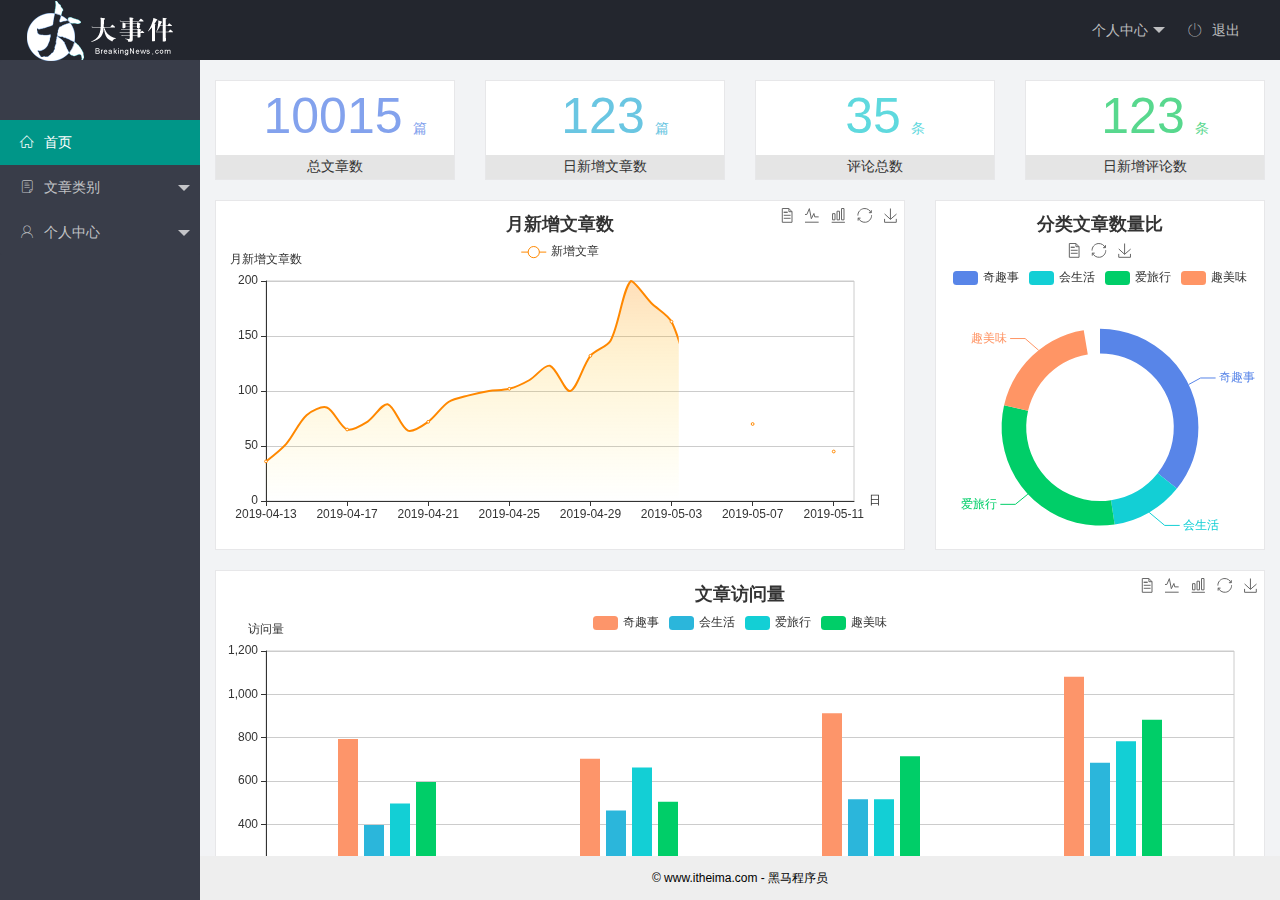
==== commit 67f6ff19: "mxs完成了后台管理骨架" ====
--- a/home/index.html
+++ b/home/index.html
@@ -23,8 +23,8 @@
             <ul class="layui-nav layui-layout-right">
                 <li class="layui-nav-item">
                     <a href="javascript:;">
-                        <img class="avatar" src="../assets/images/sample.jpg" alt="">
-                        <span class="text-avatar">A</span>
+                        <img class="avatar" src="../assets/images/sample.jpg" alt="" style="display: none;">
+                        <span class="text-avatar" style="display: none;">A</span>
                         <span class="person-center">个人中心</span>
                     </a>
                     <dl class="layui-nav-child">
@@ -33,7 +33,7 @@
                         <dd><a href="">重置密码</a></dd>
                     </dl>
                 </li>
-                <li class="layui-nav-item"><a href=""><span class="iconfont icon-tuichu"></span>退出</a></li>
+                <li class="layui-nav-item"><a href="javascript:;" class="loginOut"><span class="iconfont icon-tuichu"></span>退出</a></li>
             </ul>
         </div>
 
@@ -42,9 +42,9 @@
                 <!-- 左侧导航区域（可配合layui已有的垂直导航） -->
                 <ul class="layui-nav layui-nav-tree " lay-shrink="all" lay-filter="test">
                     <li class="user-info">
-                        <img class="avatar" src="../assets/images/sample.jpg" alt="">
-                        <span class="text-avatar">A</span>
-                        <span class="nickname">欢迎 xxx</span>
+                        <img class="avatar" src="../assets/images/sample.jpg" alt="" style="display: none;">
+                        <span class="text-avatar" style="display: none;">A</span>
+                        <span class="nickname" style="display: none;">欢迎 xxx</span>
                     </li>
                     <li class="layui-nav-item layui-nav-itemed layui-this">
                         <a class="" href="javascript:;"><span class="iconfont icon-home"></span>首页</a>
@@ -72,7 +72,7 @@
 
         <div class="layui-body">
             <!-- 内容主体区域 -->
-            <iframe id="fm" src="./dashboard.html" frameborder="0"></iframe>
+            <iframe name="fm" src="./dashboard.html" frameborder="0"></iframe>
         </div>
 
         <div class="layui-footer">
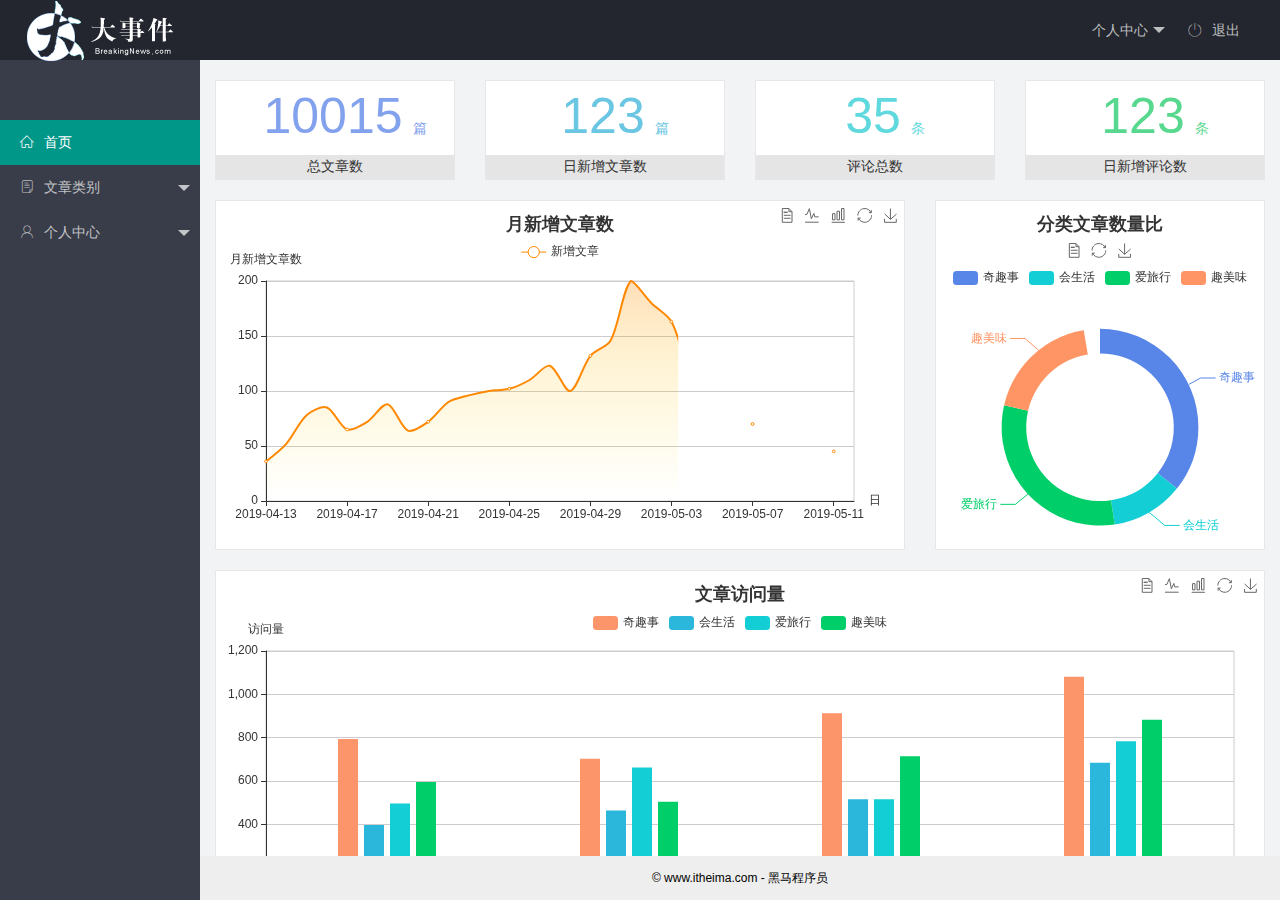
==== commit 8329d272: "mxs完成了个人记录修改模块" ====
--- a/home/index.html
+++ b/home/index.html
@@ -28,7 +28,7 @@
                         <span class="person-center">个人中心</span>
                     </a>
                     <dl class="layui-nav-child">
-                        <dd><a href="">基本资料</a></dd>
+                        <dd><a target="fm" href="../user/base-info.html">基本资料</a></dd>
                         <dd><a href="">更换头像</a></dd>
                         <dd><a href="">重置密码</a></dd>
                     </dl>
@@ -47,7 +47,7 @@
                         <span class="nickname" style="display: none;">欢迎 xxx</span>
                     </li>
                     <li class="layui-nav-item layui-nav-itemed layui-this">
-                        <a class="" href="javascript:;"><span class="iconfont icon-home"></span>首页</a>
+                        <a class="" target="fm" href="../home/dashboard.html"><span class="iconfont icon-home"></span>首页</a>
                     </li>
                     <li class="layui-nav-item">
                         <a href="javascript:;"><span class="iconfont icon-16 "></span>文章类别</a>
@@ -60,7 +60,7 @@
                     <li class="layui-nav-item">
                         <a href="javascript:;"><span class="iconfont icon-user"></span>个人中心</a>
                         <dl class="layui-nav-child">
-                            <dd><a href="javascript:;"><i class="layui-icon layui-icon-loading"></i>基本资料</a></dd>
+                            <dd><a target="fm" href="../user/base-info.html"><i class="layui-icon layui-icon-loading"></i>基本资料</a></dd>
                             <dd><a href="javascript:;"><i class="layui-icon layui-icon-loading"></i>更换头像</a></dd>
                             <dd><a href="javascript:;"><i class="layui-icon layui-icon-loading"></i>重置密码</a></dd>
                         </dl>
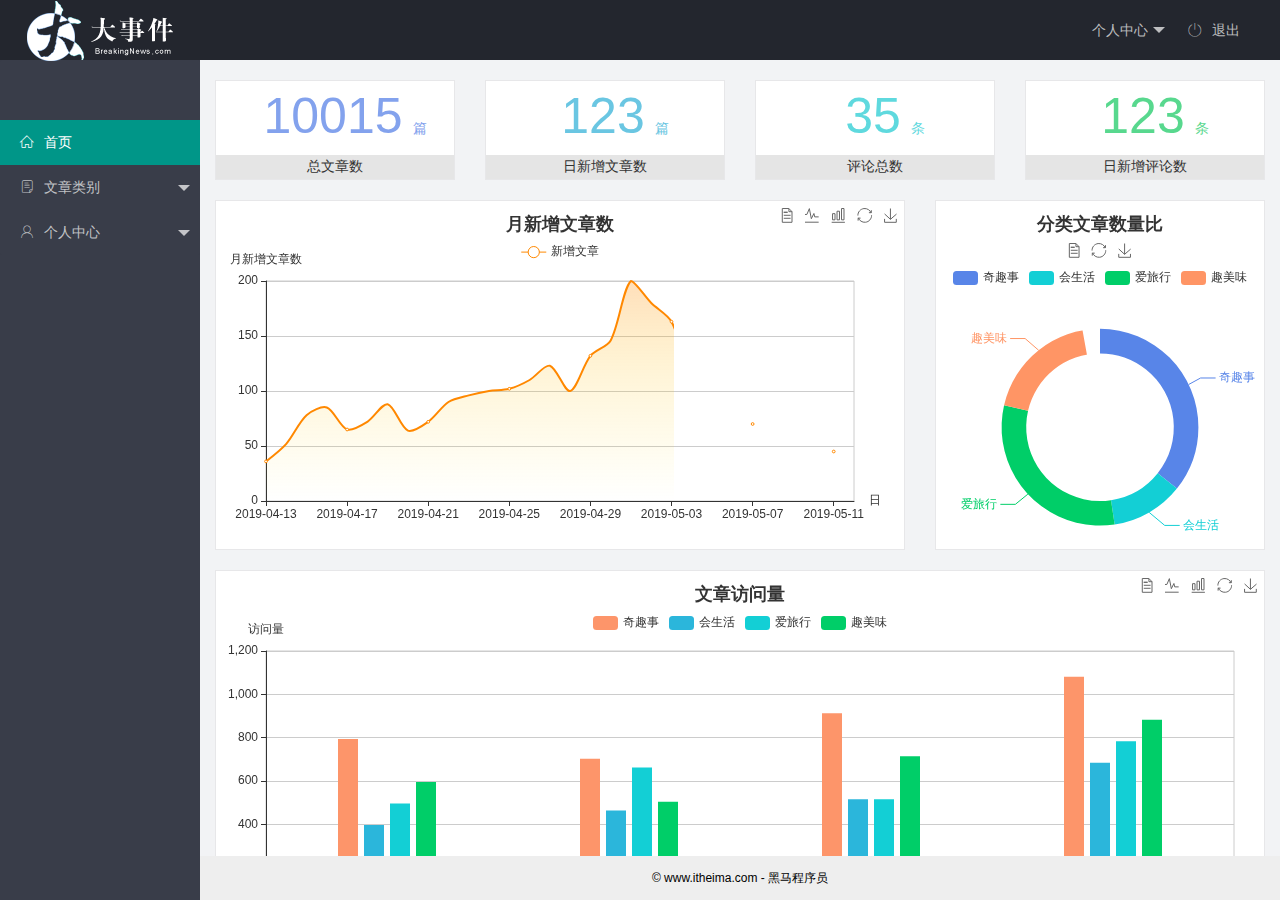
==== commit b05cb11a: "mxs完成了今日的修改密码模块" ====
--- a/home/index.html
+++ b/home/index.html
@@ -30,7 +30,7 @@
                     <dl class="layui-nav-child">
                         <dd><a target="fm" href="../user/base-info.html">基本资料</a></dd>
                         <dd><a href="">更换头像</a></dd>
-                        <dd><a href="">重置密码</a></dd>
+                        <dd><a target="fm" href="../user/modify-pwd.html">重置密码</a></dd>
                     </dl>
                 </li>
                 <li class="layui-nav-item"><a href="javascript:;" class="loginOut"><span class="iconfont icon-tuichu"></span>退出</a></li>
@@ -62,10 +62,9 @@
                         <dl class="layui-nav-child">
                             <dd><a target="fm" href="../user/base-info.html"><i class="layui-icon layui-icon-loading"></i>基本资料</a></dd>
                             <dd><a href="javascript:;"><i class="layui-icon layui-icon-loading"></i>更换头像</a></dd>
-                            <dd><a href="javascript:;"><i class="layui-icon layui-icon-loading"></i>重置密码</a></dd>
+                            <dd><a target="fm" href="../user/modify-pwd.html"><i class="layui-icon layui-icon-loading"></i>重置密码</a></dd>
                         </dl>
                     </li>
-
                 </ul>
             </div>
         </div>
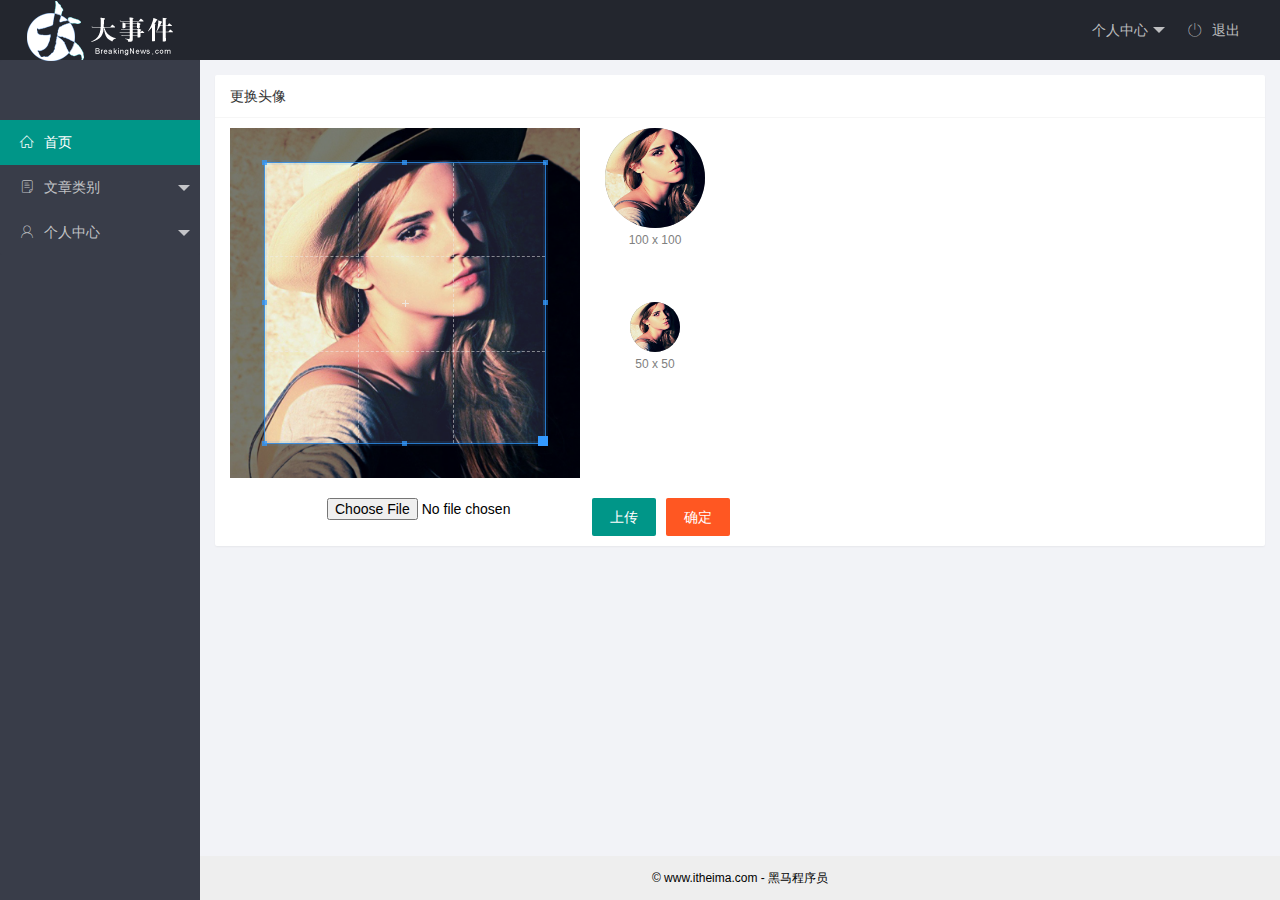
==== commit d95c494a: "mxs完成了个人头像页面" ====
--- a/home/index.html
+++ b/home/index.html
@@ -52,17 +52,17 @@
                     <li class="layui-nav-item">
                         <a href="javascript:;"><span class="iconfont icon-16 "></span>文章类别</a>
                         <dl class="layui-nav-child">
-                            <dd><a href="javascript:;"><i class="layui-icon layui-icon-loading"></i>文章类别</a></dd>
-                            <dd><a href="javascript:;"><i class="layui-icon layui-icon-loading"></i>文章列表</a></dd>
-                            <dd><a href="javascript:;"><i class="layui-icon layui-icon-loading"></i>发表文章</a></dd>
+                            <dd><a href="javascript:;"><i class="layui-icon layui-icon-male"></i>文章类别</a></dd>
+                            <dd><a href="javascript:;"><i class="layui-icon layui-icon-male"></i>文章列表</a></dd>
+                            <dd><a href="javascript:;"><i class="layui-icon layui-icon-male"></i>发表文章</a></dd>
                         </dl>
                     </li>
                     <li class="layui-nav-item">
                         <a href="javascript:;"><span class="iconfont icon-user"></span>个人中心</a>
                         <dl class="layui-nav-child">
-                            <dd><a target="fm" href="../user/base-info.html"><i class="layui-icon layui-icon-loading"></i>基本资料</a></dd>
-                            <dd><a href="javascript:;"><i class="layui-icon layui-icon-loading"></i>更换头像</a></dd>
-                            <dd><a target="fm" href="../user/modify-pwd.html"><i class="layui-icon layui-icon-loading"></i>重置密码</a></dd>
+                            <dd><a target="fm" href="../user/base-info.html"><i class="layui-icon layui-icon-male"></i>基本资料</a></dd>
+                            <dd><a target="fm" href="../user/avatar.html"><i class="layui-icon layui-icon-male"></i>更换头像</a></dd>
+                            <dd><a target="fm" href="../user/modify-pwd.html"><i class="layui-icon layui-icon-male"></i>重置密码</a></dd>
                         </dl>
                     </li>
                 </ul>
@@ -71,7 +71,7 @@
 
         <div class="layui-body">
             <!-- 内容主体区域 -->
-            <iframe name="fm" src="./dashboard.html" frameborder="0"></iframe>
+            <iframe name="fm" src="../user/avatar.html" frameborder="0"></iframe>
         </div>
 
         <div class="layui-footer">
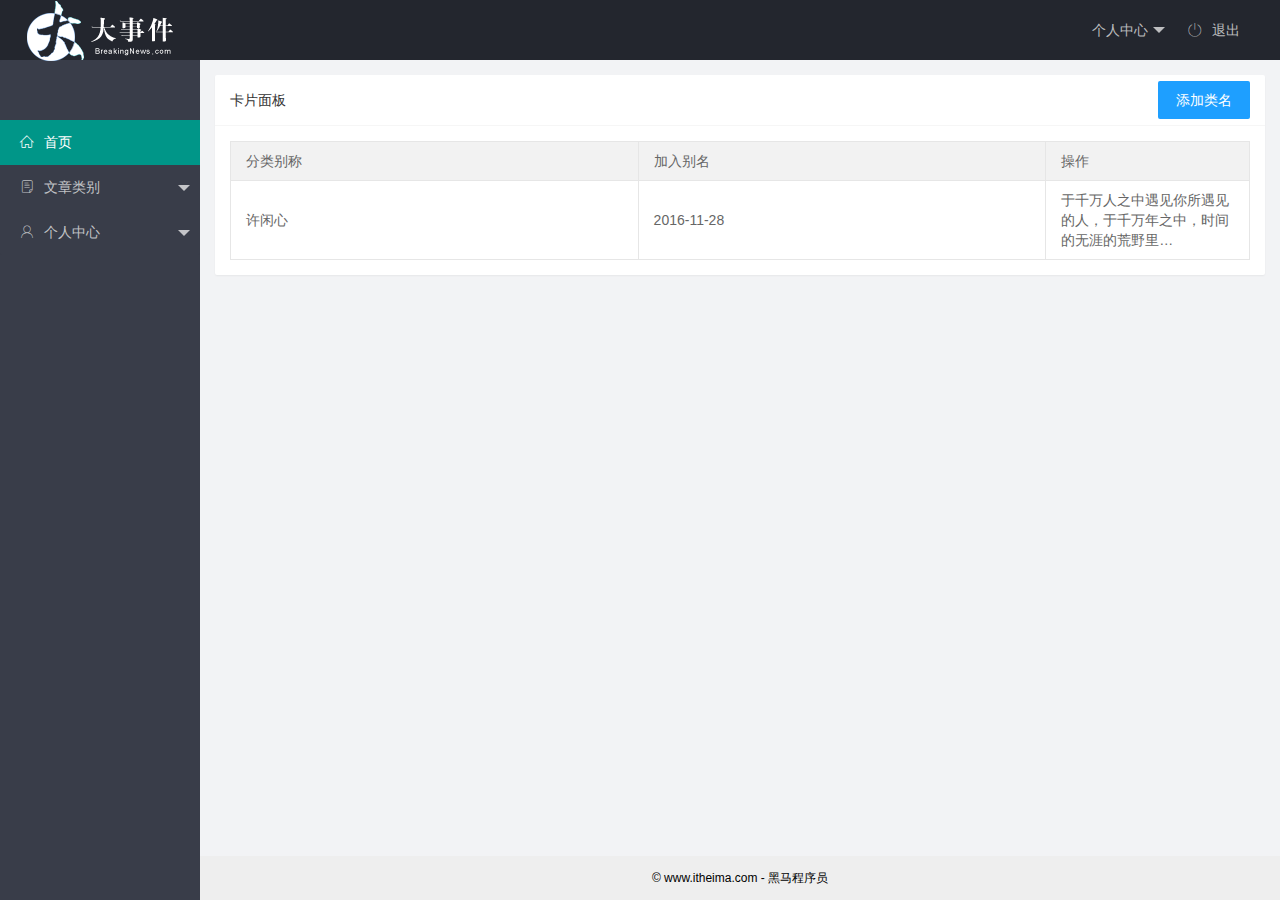
==== commit b5b6abb3: "mxs完成了文章的增删改查功能" ====
--- a/home/index.html
+++ b/home/index.html
@@ -52,7 +52,7 @@
                     <li class="layui-nav-item">
                         <a href="javascript:;"><span class="iconfont icon-16 "></span>文章类别</a>
                         <dl class="layui-nav-child">
-                            <dd><a href="javascript:;"><i class="layui-icon layui-icon-male"></i>文章类别</a></dd>
+                            <dd><a target="fm" href="../article/catrgory.html"><i class="layui-icon layui-icon-male"></i>文章类别</a></dd>
                             <dd><a href="javascript:;"><i class="layui-icon layui-icon-male"></i>文章列表</a></dd>
                             <dd><a href="javascript:;"><i class="layui-icon layui-icon-male"></i>发表文章</a></dd>
                         </dl>
@@ -71,7 +71,7 @@
 
         <div class="layui-body">
             <!-- 内容主体区域 -->
-            <iframe name="fm" src="../user/avatar.html" frameborder="0"></iframe>
+            <iframe name="fm" src="../article/catrgory.html" frameborder="0"></iframe>
         </div>
 
         <div class="layui-footer">
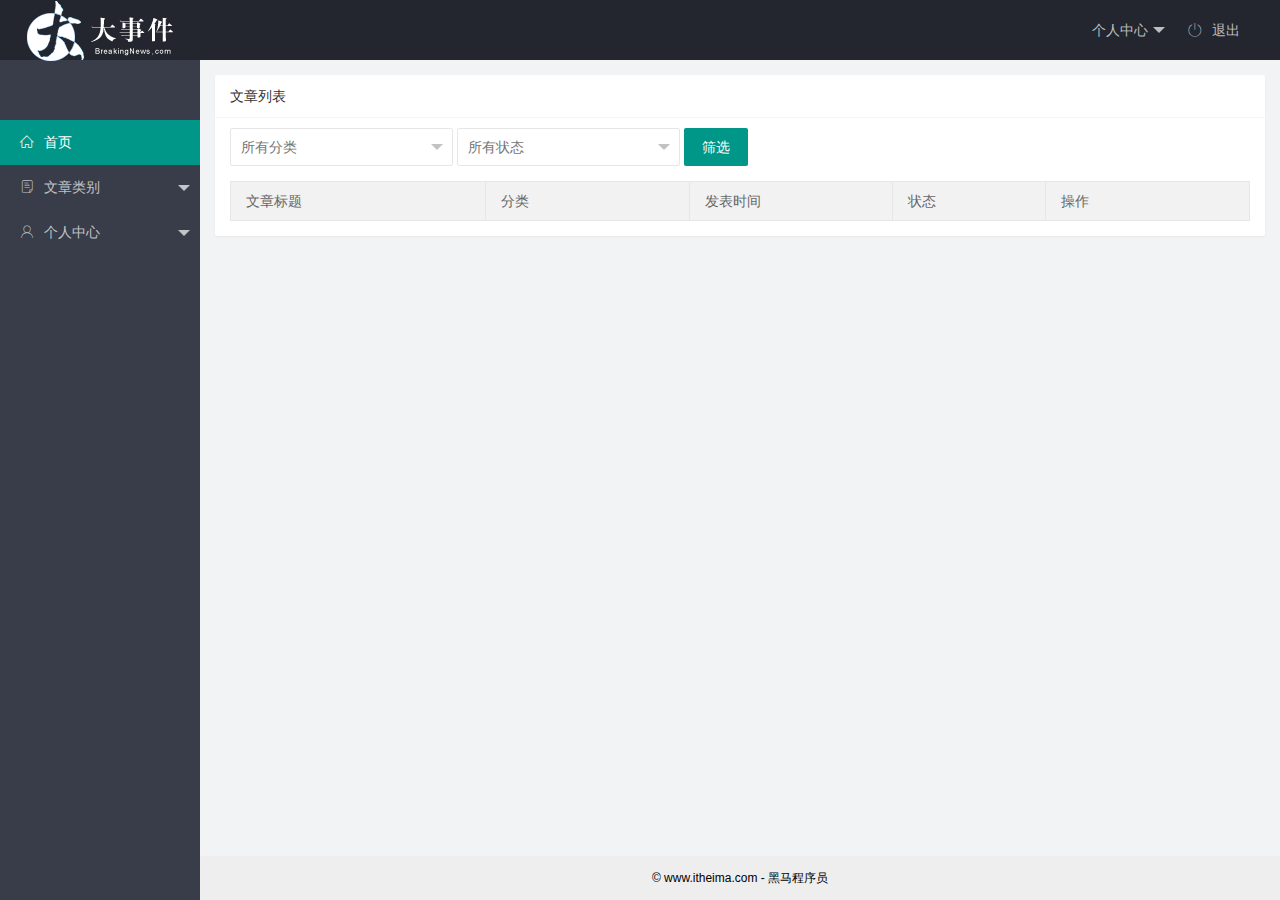
==== commit ced46725: "mxs完成文章发布和文章列表页面" ====
--- a/home/index.html
+++ b/home/index.html
@@ -53,8 +53,8 @@
                         <a href="javascript:;"><span class="iconfont icon-16 "></span>文章类别</a>
                         <dl class="layui-nav-child">
                             <dd><a target="fm" href="../article/catrgory.html"><i class="layui-icon layui-icon-male"></i>文章类别</a></dd>
-                            <dd><a href="javascript:;"><i class="layui-icon layui-icon-male"></i>文章列表</a></dd>
-                            <dd><a href="javascript:;"><i class="layui-icon layui-icon-male"></i>发表文章</a></dd>
+                            <dd><a id="article-list" target="fm" href="../article/list.html"><i class="layui-icon layui-icon-male"></i>文章列表</a></dd>
+                            <dd><a target="fm" href="../article/publish.html"><i class="layui-icon layui-icon-male"></i>发表文章</a></dd>
                         </dl>
                     </li>
                     <li class="layui-nav-item">
@@ -71,7 +71,7 @@
 
         <div class="layui-body">
             <!-- 内容主体区域 -->
-            <iframe name="fm" src="../article/catrgory.html" frameborder="0"></iframe>
+            <iframe name="fm" src="../article/list.html" frameborder="0"></iframe>
         </div>
 
         <div class="layui-footer">
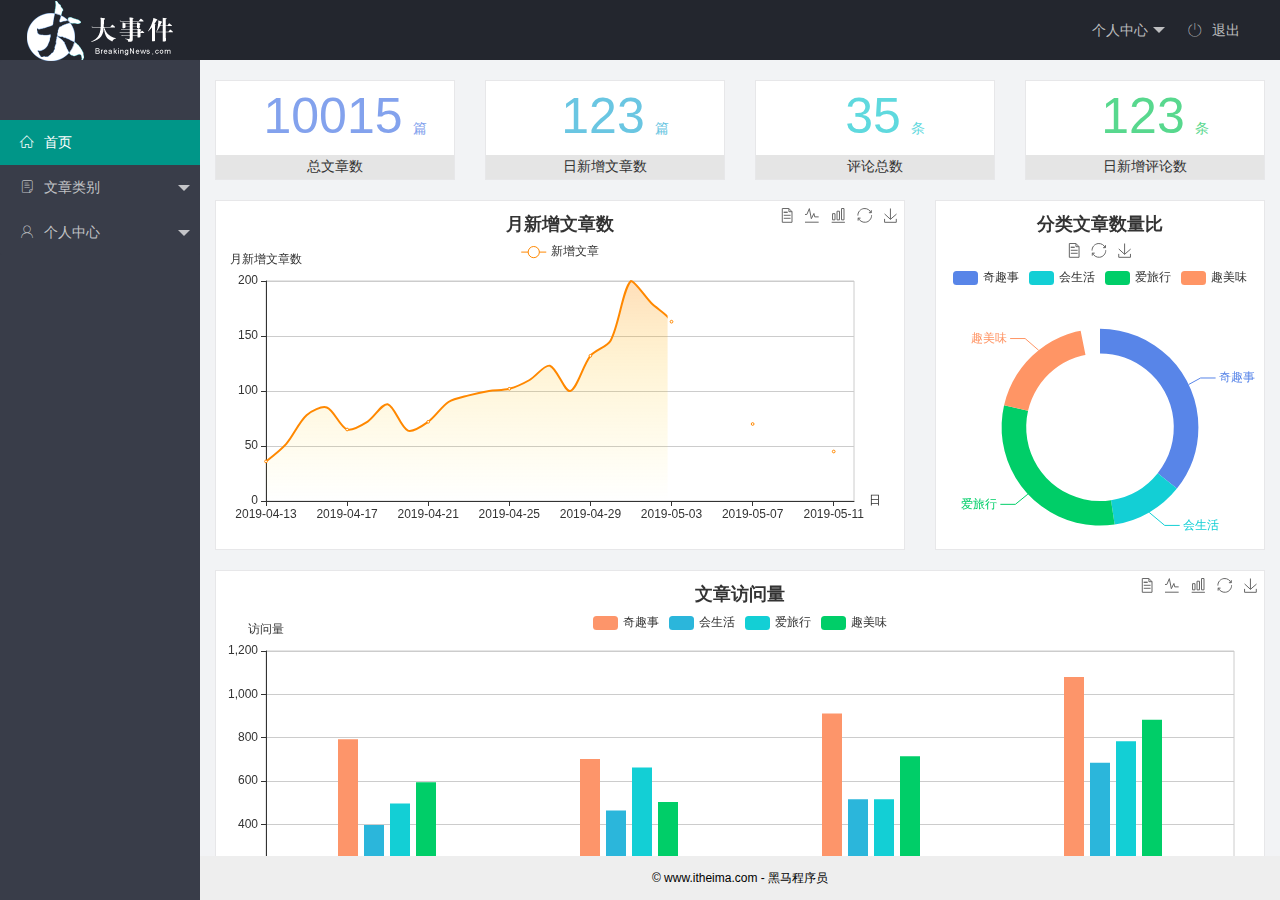
==== commit d3c5ea71: "mxs完成了所有功能" ====
--- a/home/index.html
+++ b/home/index.html
@@ -54,7 +54,7 @@
                         <dl class="layui-nav-child">
                             <dd><a target="fm" href="../article/catrgory.html"><i class="layui-icon layui-icon-male"></i>文章类别</a></dd>
                             <dd><a id="article-list" target="fm" href="../article/list.html"><i class="layui-icon layui-icon-male"></i>文章列表</a></dd>
-                            <dd><a target="fm" href="../article/publish.html"><i class="layui-icon layui-icon-male"></i>发表文章</a></dd>
+                            <dd><a id="edit-list" target="fm" href="../article/publish.html"><i class="layui-icon layui-icon-male"></i>发表文章</a></dd>
                         </dl>
                     </li>
                     <li class="layui-nav-item">
@@ -71,7 +71,7 @@
 
         <div class="layui-body">
             <!-- 内容主体区域 -->
-            <iframe name="fm" src="../article/list.html" frameborder="0"></iframe>
+            <iframe name="fm" src="../home/dashboard.html" frameborder="0"></iframe>
         </div>
 
         <div class="layui-footer">
